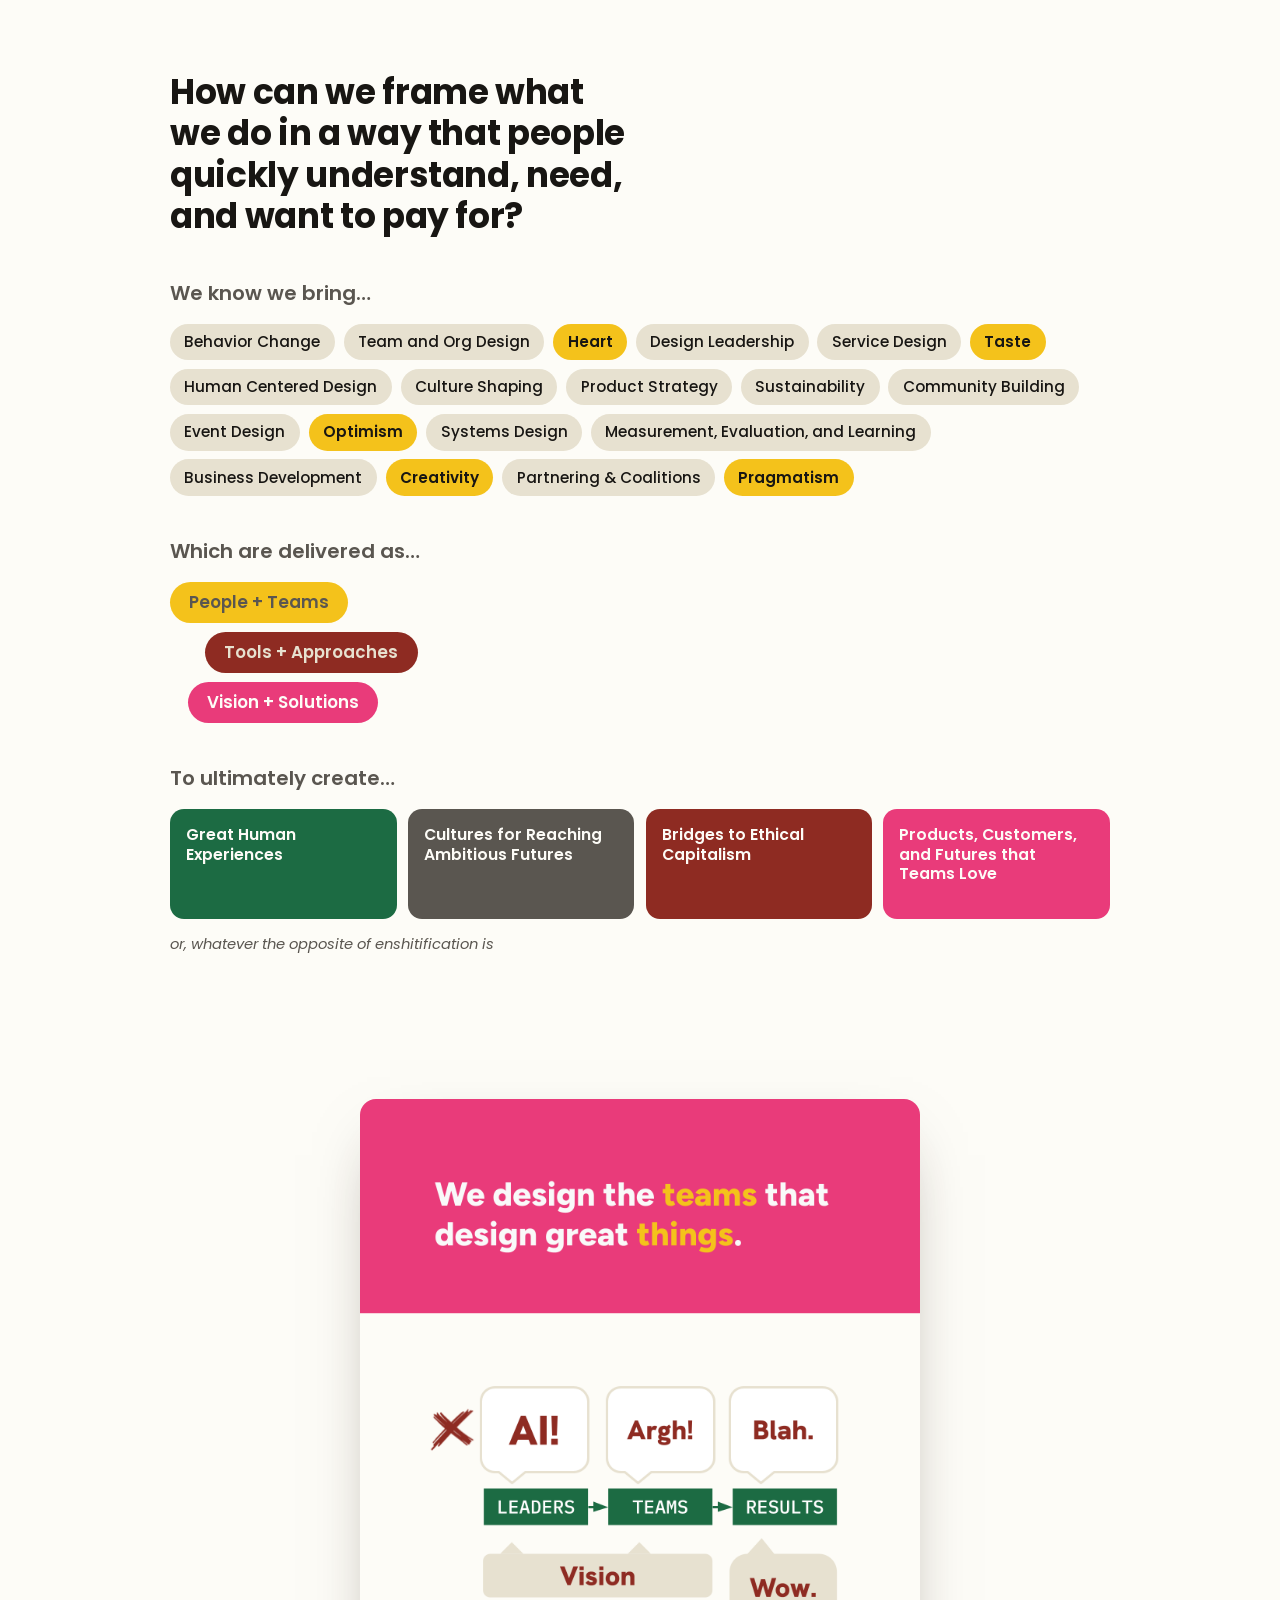
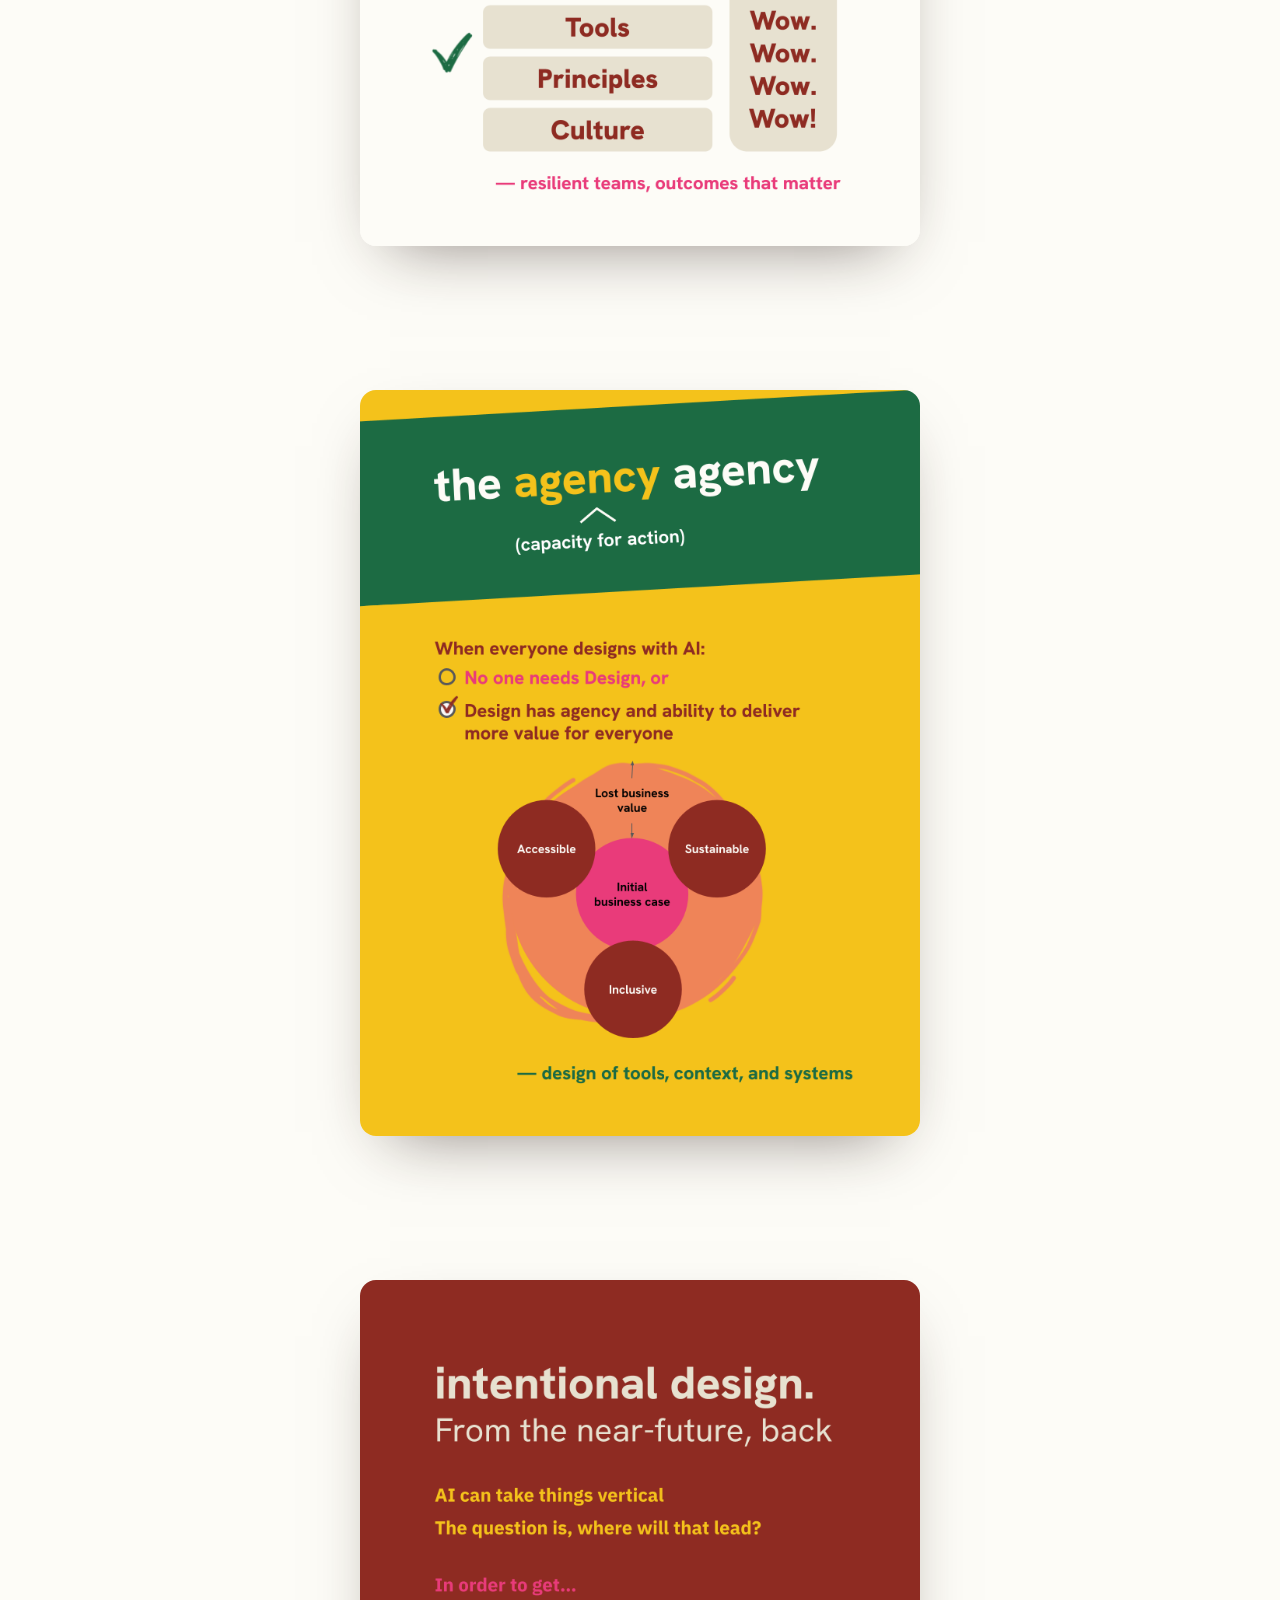
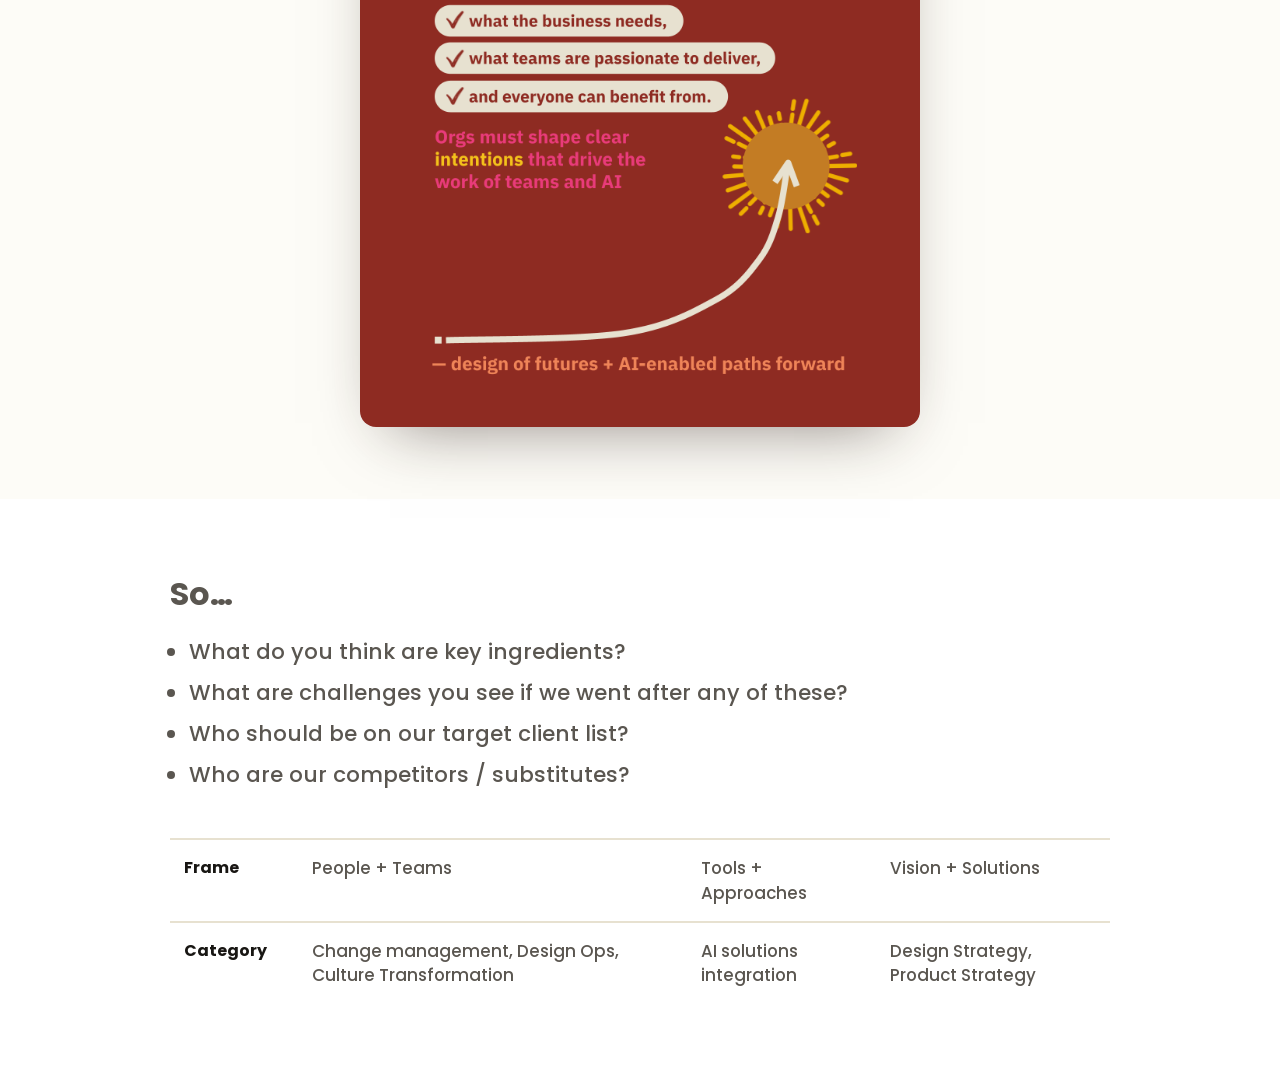
==== index.html @ 360c30bd "Provoke concepts one-page site" ====
<!DOCTYPE html>
<html lang="en">
<head>
  <meta charset="UTF-8" />
  <meta name="viewport" content="width=device-width, initial-scale=1.0" />
  <title>Provoke — concepts</title>
  <meta name="description" content="Provoke concepts — a working set of ideas for what the consultancy could be, shared for advisor feedback." />

  <link rel="preconnect" href="https://fonts.googleapis.com" />
  <link rel="preconnect" href="https://fonts.gstatic.com" crossorigin />
  <link href="https://fonts.googleapis.com/css2?family=Poppins:wght@400;500;600;700;800&display=swap" rel="stylesheet" />

  <style>
    :root {
      /* Palette taken directly from the deck */
      --cream:   #FDFCF7;
      --sand:    #E7E1D0;
      --sand-2:  #F4F3EE;
      --gold:    #F4C21B;
      --maroon:  #8E2B22;
      --pink:    #E93B7A;
      --green:   #1C6B43;
      --peach:   #EF8458;
      --gray:    #5A5650;
      --ink:     #181613;

      --col: 940px;
      --pad: clamp(1.25rem, 5vw, 3.5rem);
      --font: 'Poppins', system-ui, -apple-system, 'Segoe UI', sans-serif;
    }

    * { box-sizing: border-box; }
    html { -webkit-text-size-adjust: 100%; }
    body {
      margin: 0;
      font-family: var(--font);
      color: var(--ink);
      background: var(--cream);
      line-height: 1.45;
      -webkit-font-smoothing: antialiased;
      overflow-x: hidden;
    }

    /* Each slide = one full-width panel; content held in a portrait-ish column */
    .slide { width: 100%; padding: clamp(3rem, 8vh, 6rem) var(--pad); }
    .col { max-width: var(--col); margin: 0 auto; }
    .band { width: 100%; padding: clamp(2.2rem, 6vh, 4rem) var(--pad); }

    .eyebrow { font-size: .8rem; font-weight: 600; color: var(--gray); margin: 0 0 .6rem; }

    /* gentle, content-neutral reveal */
    [data-reveal] { opacity: 0; transform: translateY(18px); transition: opacity .6s ease, transform .6s ease; }
    [data-reveal].in { opacity: 1; transform: none; }
    @media (prefers-reduced-motion: reduce) { [data-reveal] { opacity: 1; transform: none; transition: none; } }

    /* ============================================================
       SLIDE 1
    ============================================================ */
    #s1 { background: var(--cream); }
    #s1 .q {
      font-weight: 700; letter-spacing: -.01em;
      font-size: clamp(1.4rem, 3.6vw, 2.15rem); line-height: 1.2;
      max-width: 20ch; color: var(--ink); margin: 0 0 2.4rem;
    }
    .group-label { font-weight: 600; font-size: clamp(1rem, 2.4vw, 1.25rem); color: var(--gray); margin: 2.6rem 0 1rem; }
    #s1 .group-label:first-of-type { margin-top: 0; }

    .cloud { display: flex; flex-wrap: wrap; gap: .55rem; }
    .pill {
      padding: .45rem .9rem; border-radius: 999px;
      font-size: clamp(.82rem, 1.7vw, .95rem); font-weight: 500;
      background: var(--sand); color: var(--ink);
    }
    .pill.val { background: var(--gold); color: var(--ink); font-weight: 600; }

    /* delivered as — three cascading colored pills */
    .cascade { display: flex; flex-direction: column; gap: .6rem; align-items: flex-start; }
    .bar {
      padding: .5rem 1.2rem; border-radius: 999px; font-weight: 600;
      font-size: clamp(.9rem, 2vw, 1.05rem);
    }
    .bar.b1 { background: var(--gold);   color: var(--gray);  }
    .bar.b2 { background: var(--maroon); color: var(--sand);  }
    .bar.b3 { background: var(--pink);   color: var(--cream); }
    @media (min-width: 680px) {
      .cascade .b1 { margin-left: 0; }
      .cascade .b2 { margin-left: 2.2rem; }
      .cascade .b3 { margin-left: 1.1rem; }
    }

    /* to ultimately create — four colored blocks */
    .create-grid { display: grid; grid-template-columns: repeat(4, 1fr); gap: .7rem; }
    .block {
      color: var(--cream); border-radius: 14px; padding: 1rem;
      font-weight: 600; font-size: clamp(.85rem, 1.7vw, .98rem); line-height: 1.25;
      min-height: 110px; display: flex; align-items: flex-start;
    }
    .block.c1 { background: var(--green);  }
    .block.c2 { background: var(--gray);   }
    .block.c3 { background: var(--maroon); }
    .block.c4 { background: var(--pink);   }
    .enshit { margin: .9rem 0 0; font-style: italic; font-size: .92rem; color: var(--gray); }
    @media (max-width: 620px) { .create-grid { grid-template-columns: repeat(2, 1fr); } }

    /* ============================================================
       SLIDE 2  (pink header band + cream body)
    ============================================================ */
    /* slides 2–4 use the deck's own rendered slide images, scaled responsively */
    #s2, #s3, #s4 { background: var(--cream); display: flex; justify-content: center; }
    .deckimg {
      width: 100%; max-width: 560px; height: auto; display: block;
      border-radius: 16px; box-shadow: 0 26px 64px -30px rgba(40,25,20,.55);
    }
    #s2-legacy { background: var(--cream); padding: 0; }
    #s2 .header { background: var(--pink); }
    #s2 h2 {
      margin: 0; max-width: 16ch; color: var(--cream);
      font-weight: 800; letter-spacing: -.02em; line-height: 1.05;
      font-size: clamp(1.9rem, 6vw, 3.3rem);
    }
    #s2 h2 .g { color: var(--gold); }
    #s2 .body { padding: clamp(3rem, 8vh, 5rem) var(--pad); }

    .s2diagram { display: grid; grid-template-columns: auto 1fr 1fr 1fr; gap: 1rem; align-items: start; }
    .mkimg { width: clamp(40px, 6vw, 58px); height: auto; justify-self: center; align-self: start; margin-top: .4rem; }
    .bubble {
      position: relative; background: #fff; color: var(--maroon);
      border-radius: 14px; padding: 1rem .6rem; text-align: center;
      font-weight: 800; font-size: clamp(1.1rem, 3vw, 1.6rem);
      box-shadow: 0 10px 22px -14px rgba(40,25,20,.5);
    }
    .bubble::after {
      content:''; position:absolute; left:50%; bottom:-8px; transform:translateX(-50%);
      border:8px solid transparent; border-top-color:#fff; border-bottom:0;
    }
    .steplabel {
      position: relative;
      background: var(--green); color: var(--cream); font-weight: 700;
      text-align: center; padding: .5rem; border-radius: 8px; letter-spacing: .06em;
      font-size: clamp(.8rem, 2vw, 1rem);
    }
    /* green connector arrow bridging the 1rem gap between labels, pointing right */
    .garrow {
      position: absolute; left: 100%; top: 50%; transform: translateY(-50%);
      width: 10px; height: 3px; background: var(--green);
    }
    .garrow::after {
      content: ''; position: absolute; left: 100%; top: 50%; transform: translateY(-50%);
      width: 0; height: 0; border: 6px solid transparent; border-left-color: var(--green); border-right: 0;
    }
    .lane { display: grid; gap: .55rem; align-content: start; }
    .stackpills { display: grid; gap: .45rem; }
    .stackpills .p {
      background: var(--sand); color: var(--maroon); font-weight: 700;
      text-align: center; padding: .55rem; border-radius: 9px;
      font-size: clamp(.85rem, 2vw, 1rem);
    }
    .inputs { position: relative; grid-column: 2 / 4; display: flex; gap: .9rem; align-items: center; }
    .inputs .stackpills { flex: 1; }
    /* sand speech-balloon tails from the Vision block up to LEADERS and TEAMS,
       matching the AI!/Argh! triangle size & horizontal centers */
    .inputs::before, .inputs::after {
      content: ''; position: absolute; top: -8px;
      border: 8px solid transparent; border-bottom-color: var(--sand); border-top: 0;
    }
    .inputs::before { left: 25%; transform: translateX(-50%); }
    .inputs::after  { left: 75%; transform: translateX(-50%); }
    .wows {
      grid-column: 4; align-self: stretch;
      background: var(--sand); color: var(--maroon); border-radius: 12px;
      padding: 1rem; font-weight: 800; text-align: center; line-height: 1.3;
      font-size: clamp(1rem, 2.4vw, 1.3rem); display: grid; place-content: center;
    }
    .foot { font-style: italic; font-weight: 500; margin: 1.6rem 0 0; }
    #s2 .foot { color: var(--pink); }

    @media (max-width: 720px) {
      .s2diagram { grid-template-columns: 1fr; }
      .inputs, .wows { grid-column: auto; }
      .mkimg { justify-self: start; }
      .garrow, .inputs::before, .inputs::after { display: none; }
    }

    /* ============================================================
       SLIDE 3  (green header band + gold body)
    ============================================================ */
    #s3-legacy { padding: 0; background: var(--gold); }
    #s3 .header { background: var(--green); text-align: center; }
    #s3 h2 { margin: 0; color: var(--cream); font-weight: 800; font-size: clamp(2rem, 6.5vw, 3.4rem); letter-spacing: -.01em; }
    #s3 h2 .g { color: var(--gold); }
    #s3 .cap { color: var(--cream); margin: .3rem 0 0; font-weight: 600; }
    #s3 .caret { color: var(--cream); font-size: 1.4rem; line-height: 1; margin-top: .4rem; }
    #s3 .body { padding: clamp(3rem, 8vh, 5rem) var(--pad); color: var(--maroon); }
    #s3 .when { font-weight: 700; font-size: clamp(1.05rem, 2.6vw, 1.35rem); margin: 0 0 1.2rem; }
    .choice { display: flex; gap: .7rem; align-items: baseline; font-weight: 700; font-size: clamp(1rem, 2.4vw, 1.25rem); margin: .5rem 0; }
    .choice .mk { flex: none; width: 1.4em; }
    .choice.no  { color: var(--pink); }
    .choice.yes { color: var(--maroon); }

    /* circles diagram */
    .venn { position: relative; max-width: 460px; margin: 2.6rem auto 1.4rem; aspect-ratio: 1 / 1; }
    .venn .halo {
      position: absolute; inset: 6% 4%; border-radius: 50%;
      border: 6px solid var(--peach); opacity: .85;
    }
    .venn .c {
      position: absolute; border-radius: 50%; display: grid; place-items: center;
      text-align: center; color: var(--cream); font-weight: 700; padding: .4rem;
      font-size: clamp(.7rem, 2vw, .92rem); line-height: 1.15;
    }
    .venn .center { width: 34%; height: 34%; left: 33%; top: 33%; background: var(--pink); color: #fff; }
    .venn .accessible  { width: 30%; height: 30%; left: 8%;  top: 30%; background: var(--maroon); }
    .venn .sustainable { width: 30%; height: 30%; right: 8%; top: 30%; background: var(--maroon); }
    .venn .inclusive   { width: 30%; height: 30%; left: 35%; bottom: 4%; background: var(--maroon); }
    .venn .lost {
      position: absolute; left: 50%; top: -6%; transform: translateX(-50%);
      color: var(--ink); font-weight: 700; font-size: clamp(.72rem, 1.9vw, .9rem);
      text-align: center; line-height: 1.1;
    }
    .venn .lost::after { content: '↕'; display:block; }
    #s3 .foot { color: var(--green); font-weight: 700; text-align: center; }

    /* ============================================================
       SLIDE 4  (solid maroon)
    ============================================================ */
    #s4-legacy { background: var(--maroon); color: var(--sand); }
    #s4 h2 { margin: 0; color: var(--sand); font-weight: 800; font-size: clamp(2rem, 6.5vw, 3.4rem); letter-spacing: -.01em; }
    #s4 h2 .sub { display: block; font-weight: 500; font-size: clamp(1.1rem, 3vw, 1.7rem); color: var(--sand); opacity: .95; margin-top: .2rem; }
    #s4 .vert { color: var(--gold); font-weight: 700; font-size: clamp(1.1rem, 2.8vw, 1.5rem); margin: 1.8rem 0 0; max-width: 26ch; }
    .intent-grid { display: grid; grid-template-columns: 1.1fr .9fr; gap: clamp(1.4rem, 4vw, 3rem); align-items: center; margin-top: 2.2rem; }
    .inlbl { color: var(--pink); font-weight: 700; margin: 0 0 1rem; font-size: clamp(1rem, 2.4vw, 1.2rem); }
    .checks { display: grid; gap: .7rem; }
    .cpill {
      background: var(--sand); color: var(--maroon); border-radius: 999px;
      padding: .7rem 1.2rem; font-weight: 600; display: flex; gap: .6rem; align-items: center;
      font-size: clamp(.9rem, 2vw, 1.05rem);
    }
    .cpill .ck { color: var(--green); font-weight: 900; }
    .orgs { margin: 1.4rem 0 0; font-weight: 700; color: var(--pink); font-size: clamp(1rem, 2.2vw, 1.15rem); max-width: 26ch; }
    .orgs .g { color: var(--gold); }
    .sun { position: relative; display: grid; place-items: center; min-height: 220px; }
    .sun img { width: min(70%, 240px); }
    .sun .up { position: absolute; font-size: 2.2rem; color: var(--sand); font-weight: 900; }
    #s4 .foot { color: var(--peach); font-weight: 600; margin-top: 2rem; }
    @media (max-width: 720px) { .intent-grid { grid-template-columns: 1fr; } .sun { order: -1; } }

    /* ============================================================
       SLIDE 5  (white, discussion + table)
    ============================================================ */
    #s5 { background: #fff; color: var(--gray); }
    #s5 .so { font-weight: 700; font-size: clamp(1.4rem, 3.4vw, 2rem); color: var(--gray); margin: 0 0 1.2rem; }
    #s5 ul { margin: 0; padding-left: 1.2rem; display: grid; gap: .6rem; }
    #s5 li { font-size: clamp(1rem, 2.4vw, 1.35rem); font-weight: 500; color: var(--gray); }

    .ftable { width: 100%; border-collapse: collapse; margin-top: 3rem; }
    .ftable th, .ftable td { text-align: left; padding: 1rem .9rem; vertical-align: top; border-top: 2px solid var(--sand); }
    .ftable .rowlabel { color: var(--ink); font-weight: 700; width: 8rem; white-space: nowrap; }
    .ftable td { color: var(--gray); font-weight: 500; font-size: clamp(.9rem, 1.9vw, 1.05rem); }
    @media (max-width: 640px) {
      .ftable, .ftable tbody, .ftable tr, .ftable td, .ftable th { display: block; width: 100%; }
      .ftable tr { border-top: 2px solid var(--sand); padding: .6rem 0; }
      .ftable th, .ftable td { border: 0; padding: .3rem 0; }
      .ftable .rowlabel { color: var(--maroon); }
    }
  </style>
</head>
<body>

  <!-- ================= SLIDE 1 ================= -->
  <section class="slide" id="s1">
    <div class="col">
      <p class="q" data-reveal>How can we frame what we do in a way that people quickly understand, need, and want to pay for?</p>

      <p class="group-label" data-reveal>We know we bring&hellip;</p>
      <div class="cloud" data-reveal>
        <span class="pill">Behavior Change</span>
        <span class="pill">Team and Org Design</span>
        <span class="pill val">Heart</span>
        <span class="pill">Design Leadership</span>
        <span class="pill">Service Design</span>
        <span class="pill val">Taste</span>
        <span class="pill">Human Centered Design</span>
        <span class="pill">Culture Shaping</span>
        <span class="pill">Product Strategy</span>
        <span class="pill">Sustainability</span>
        <span class="pill">Community Building</span>
        <span class="pill">Event Design</span>
        <span class="pill val">Optimism</span>
        <span class="pill">Systems Design</span>
        <span class="pill">Measurement, Evaluation, and Learning</span>
        <span class="pill">Business Development</span>
        <span class="pill val">Creativity</span>
        <span class="pill">Partnering &amp; Coalitions</span>
        <span class="pill val">Pragmatism</span>
      </div>

      <p class="group-label" data-reveal>Which are delivered as&hellip;</p>
      <div class="cascade" data-reveal>
        <span class="bar b1">People + Teams</span>
        <span class="bar b2">Tools + Approaches</span>
        <span class="bar b3">Vision + Solutions</span>
      </div>

      <p class="group-label" data-reveal>To ultimately create&hellip;</p>
      <div class="create-grid" data-reveal>
        <div class="block c1">Great Human Experiences</div>
        <div class="block c2">Cultures for Reaching Ambitious Futures</div>
        <div class="block c3">Bridges to Ethical Capitalism</div>
        <div class="block c4">Products, Customers, and Futures that Teams Love</div>
      </div>
      <p class="enshit" data-reveal>or, whatever the opposite of enshitification is</p>
    </div>
  </section>

  <!-- ================= SLIDE 2 ================= -->
  <section class="slide" id="s2">
    <img class="deckimg" src="assets/slide2.png"
      alt="We design the teams that design great things. LEADERS to TEAMS to RESULTS: AI!, Argh!, Blah. become Vision, Tools, Principles, Culture and Wow. Wow. Wow. Wow. Wow! — resilient teams, outcomes that matter." />
  </section>

  <!-- ================= SLIDE 3 ================= -->
  <section class="slide" id="s3">
    <img class="deckimg" src="assets/slide3.png"
      alt="the agency agency (capacity for action). When everyone designs with AI: No one needs Design, or Design has agency and ability to deliver more value for everyone. Accessible, Sustainable, Inclusive around Initial business case; Lost business value. — design of tools, context, and systems." />
  </section>

  <!-- ================= SLIDE 4 ================= -->
  <section class="slide" id="s4">
    <img class="deckimg" src="assets/slide4.png"
      alt="intentional design. From the near-future, back. AI can take things vertical — the question is, where will that lead? In order to get… what the business needs, what teams are passionate to deliver, and everyone can benefit from. Orgs must shape clear intentions that drive the work of teams and AI. — design of futures + AI-enabled paths forward." />
  </section>

  <!-- ================= SLIDE 5 ================= -->
  <section class="slide" id="s5">
    <div class="col">
      <p class="so" data-reveal>So&hellip;</p>
      <ul data-reveal>
        <li>What do you think are key ingredients?</li>
        <li>What are challenges you see if we went after any of these?</li>
        <li>Who should be on our target client list?</li>
        <li>Who are our competitors / substitutes?</li>
      </ul>

      <table class="ftable" data-reveal>
        <tbody>
          <tr>
            <th class="rowlabel">Frame</th>
            <td>People + Teams</td>
            <td>Tools + Approaches</td>
            <td>Vision + Solutions</td>
          </tr>
          <tr>
            <th class="rowlabel">Category</th>
            <td>Change management, Design Ops, Culture Transformation</td>
            <td>AI solutions integration</td>
            <td>Design Strategy, Product Strategy</td>
          </tr>
        </tbody>
      </table>
    </div>
  </section>

  <script>
    var io = new IntersectionObserver(function(entries){
      entries.forEach(function(e){ if(e.isIntersecting){ e.target.classList.add('in'); io.unobserve(e.target); } });
    }, { threshold: 0.1, rootMargin: '0px 0px -6% 0px' });
    document.querySelectorAll('[data-reveal]').forEach(function(el){ io.observe(el); });
  </script>
</body>
</html>
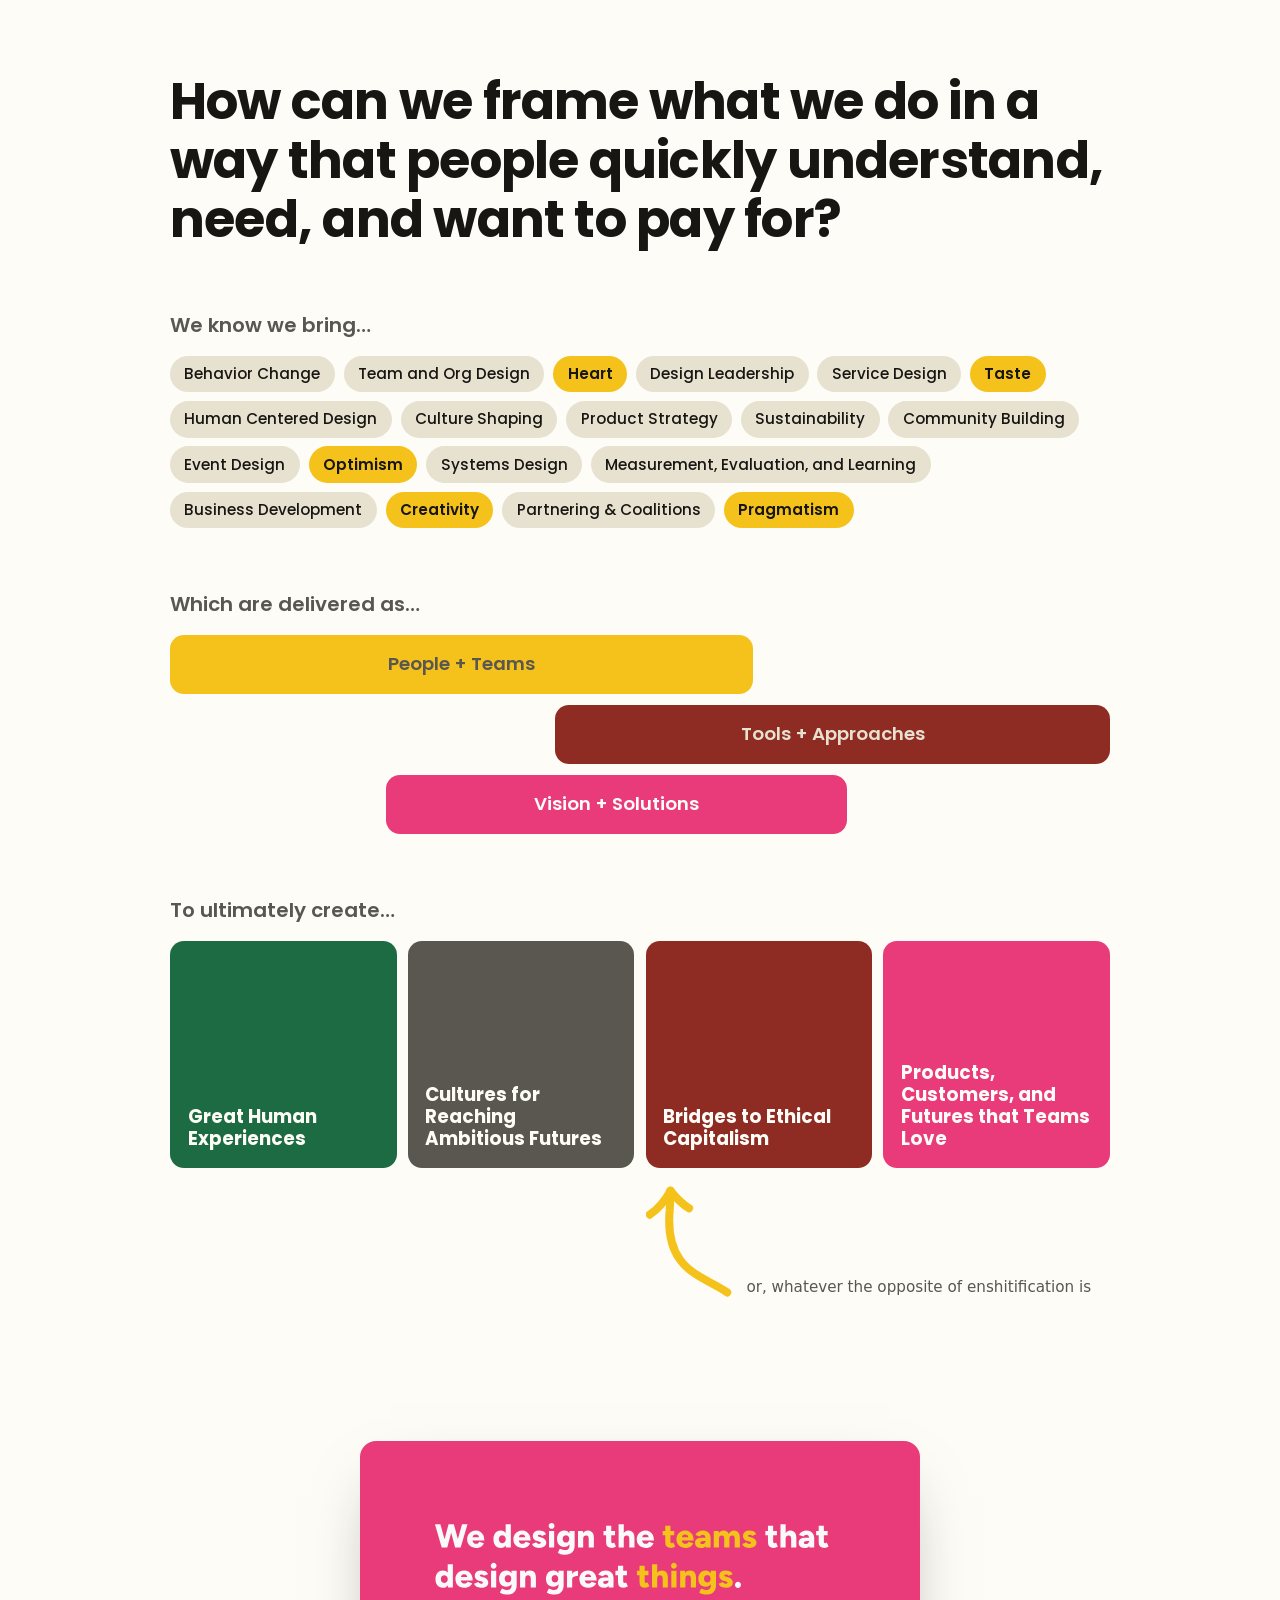
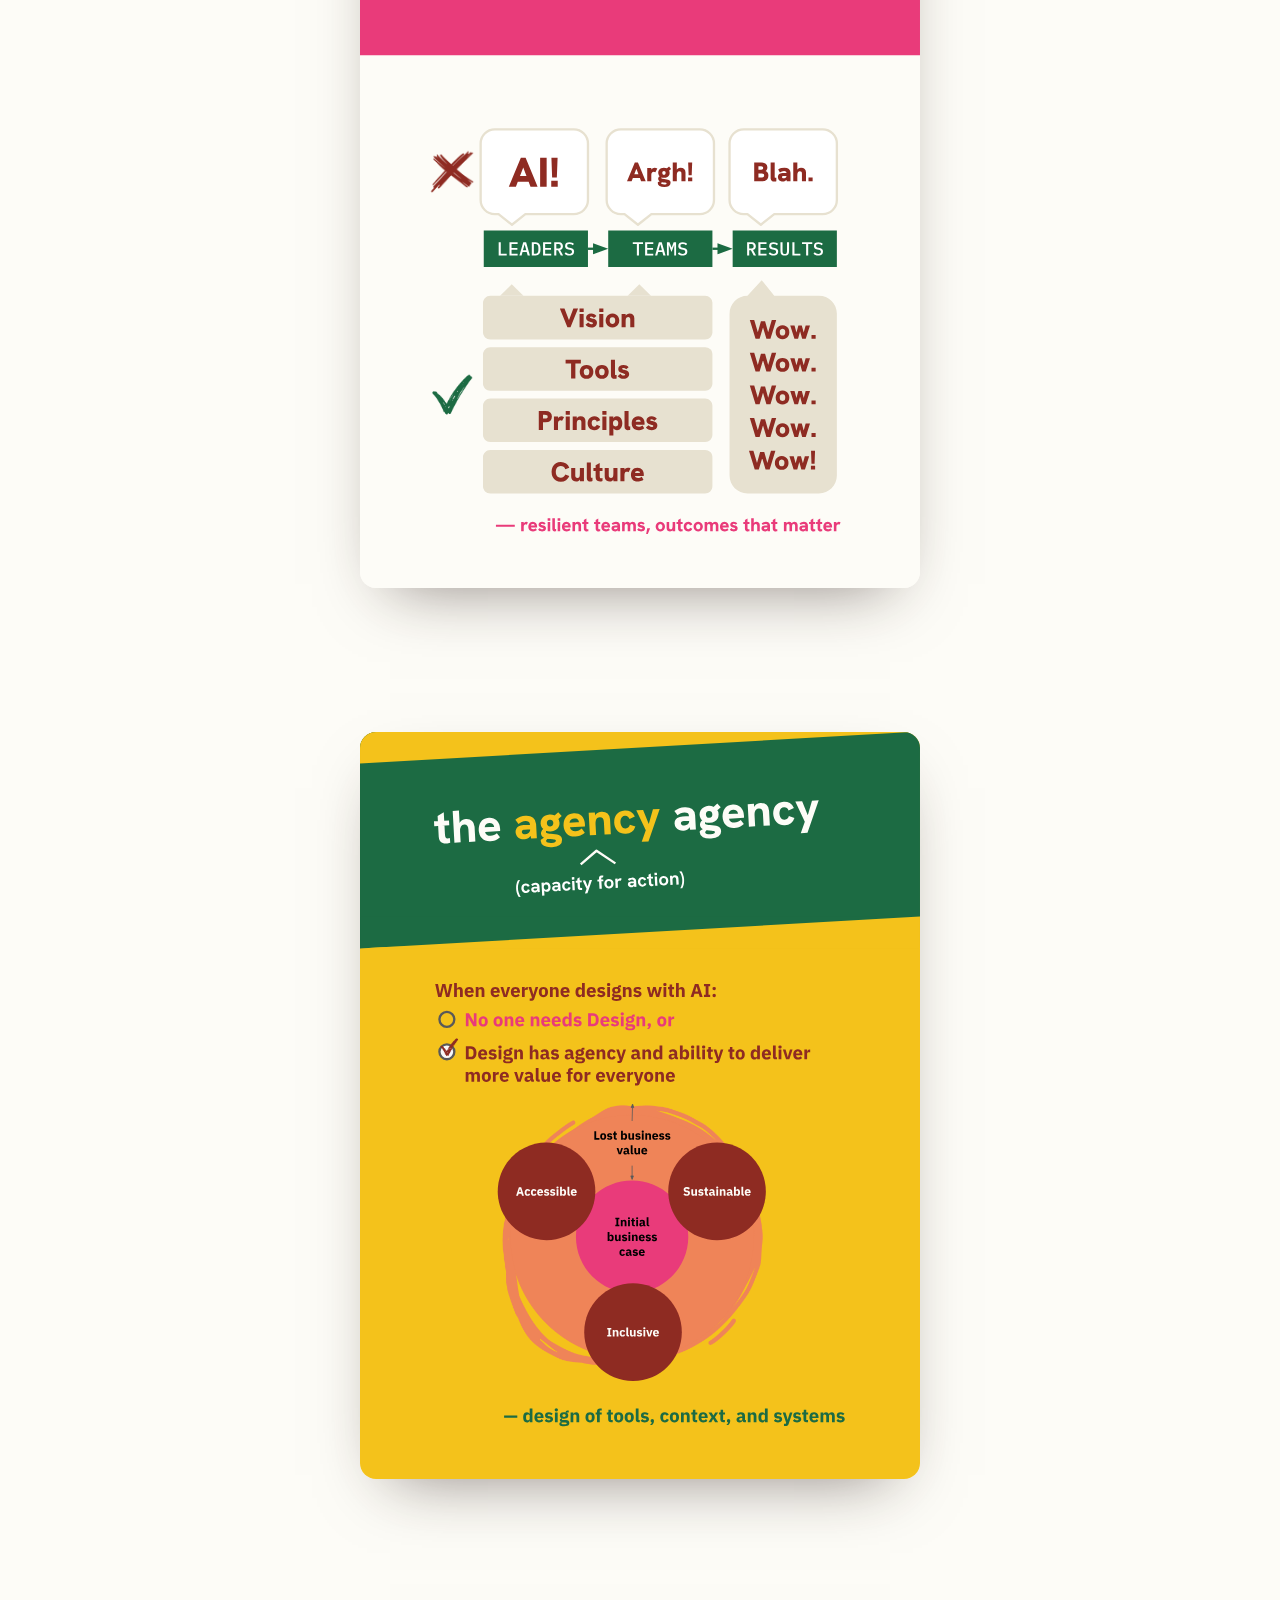
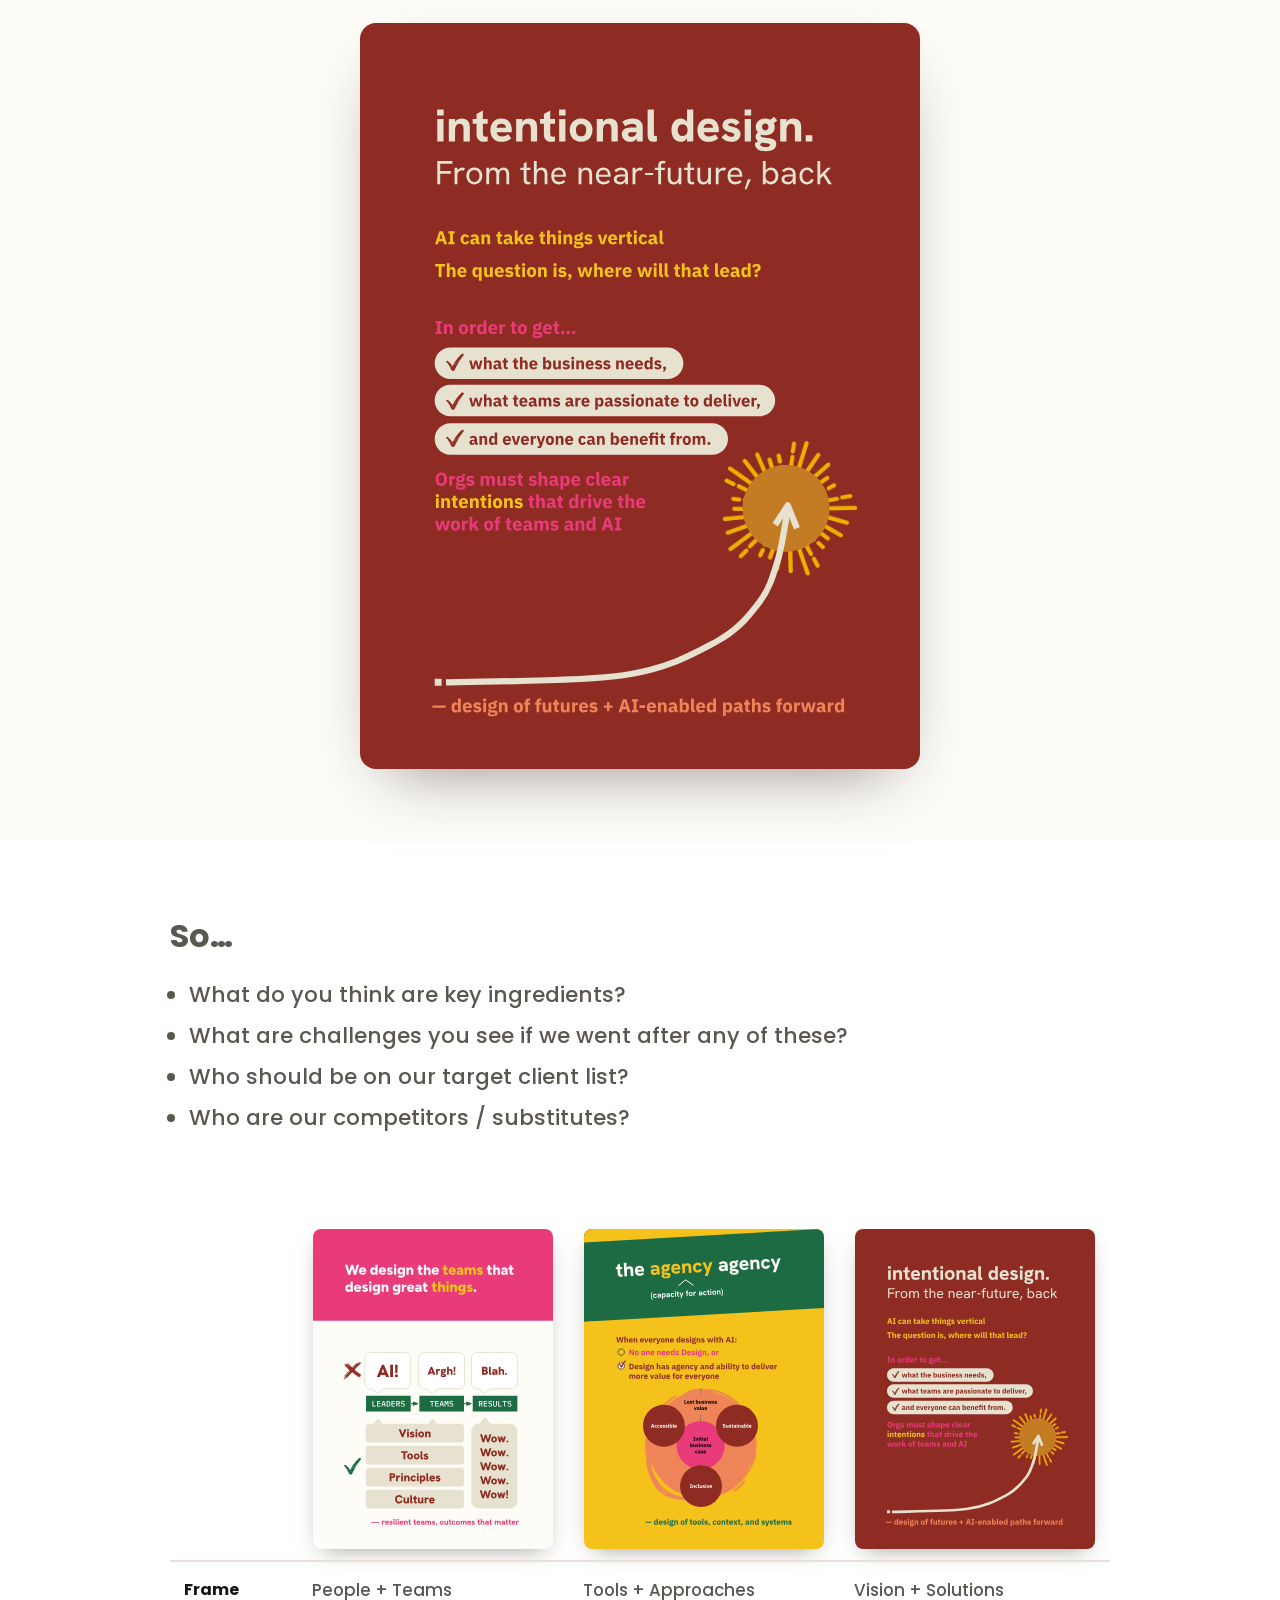
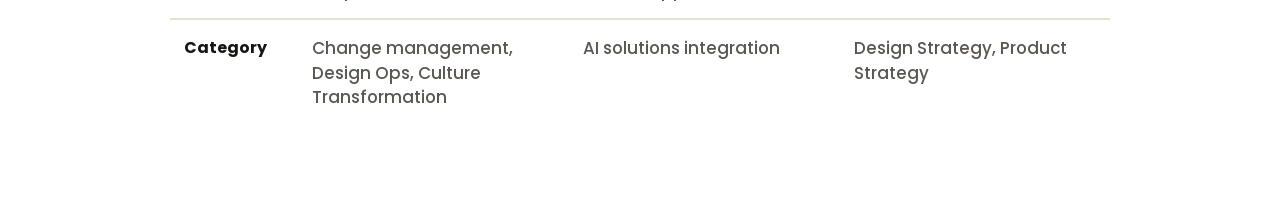
==== commit 85cc99ab: "Rework slide 1 layout, deck-image slides, zoom lightbox, and slide-5 table - Enlarge hero question; " ====
--- a/index.html
+++ b/index.html
@@ -58,11 +58,11 @@
     ============================================================ */
     #s1 { background: var(--cream); }
     #s1 .q {
-      font-weight: 700; letter-spacing: -.01em;
-      font-size: clamp(1.4rem, 3.6vw, 2.15rem); line-height: 1.2;
-      max-width: 20ch; color: var(--ink); margin: 0 0 2.4rem;
-    }
-    .group-label { font-weight: 600; font-size: clamp(1rem, 2.4vw, 1.25rem); color: var(--gray); margin: 2.6rem 0 1rem; }
+      font-weight: 700; letter-spacing: -.015em;
+      font-size: clamp(2.1rem, 5.4vw, 3.2rem); line-height: 1.15;
+      color: var(--ink); margin: 0 0 2.4rem;
+    }
+    .group-label { font-weight: 600; font-size: clamp(1rem, 2.4vw, 1.25rem); color: var(--gray); margin: 3.9rem 0 1rem; }
     #s1 .group-label:first-of-type { margin-top: 0; }
 
     .cloud { display: flex; flex-wrap: wrap; gap: .55rem; }
@@ -74,33 +74,47 @@
     .pill.val { background: var(--gold); color: var(--ink); font-weight: 600; }
 
     /* delivered as — three cascading colored pills */
-    .cascade { display: flex; flex-direction: column; gap: .6rem; align-items: flex-start; }
+    .cascade { display: flex; flex-direction: column; gap: .7rem; align-items: flex-start; }
     .bar {
-      padding: .5rem 1.2rem; border-radius: 999px; font-weight: 600;
-      font-size: clamp(.9rem, 2vw, 1.05rem);
-    }
-    .bar.b1 { background: var(--gold);   color: var(--gray);  }
-    .bar.b2 { background: var(--maroon); color: var(--sand);  }
-    .bar.b3 { background: var(--pink);   color: var(--cream); }
-    @media (min-width: 680px) {
-      .cascade .b1 { margin-left: 0; }
-      .cascade .b2 { margin-left: 2.2rem; }
-      .cascade .b3 { margin-left: 1.1rem; }
-    }
-
-    /* to ultimately create — four colored blocks */
-    .create-grid { display: grid; grid-template-columns: repeat(4, 1fr); gap: .7rem; }
+      padding: 1rem 1.4rem; border-radius: 14px; font-weight: 600;
+      text-align: center; font-size: clamp(.95rem, 2.2vw, 1.15rem);
+    }
+    /* radiused rectangles that stretch across the page and stagger; widths in %
+       so they scale down in proportion to the page width */
+    .bar.b1 { width: 62%; margin-left: 0;   background: var(--gold);   color: var(--gray);  }
+    .bar.b2 { width: 59%; margin-left: 41%; background: var(--maroon); color: var(--sand);  }
+    .bar.b3 { width: 49%; margin-left: 23%; background: var(--pink);   color: var(--cream); }
+    /* on phones the stagger gets too tight for the text — widen the bars and
+       ease the offsets so the labels always fit while keeping the cascade */
+    @media (max-width: 640px) {
+      .bar { padding: .85rem 1rem; }
+      .bar.b1 { width: 82%; margin-left: 0;   }
+      .bar.b2 { width: 80%; margin-left: 20%; }
+      .bar.b3 { width: 72%; margin-left: 12%; }
+    }
+
+    /* to ultimately create — four square blocks, text anchored bottom-left */
+    .create { display: grid; grid-template-columns: repeat(4, 1fr); gap: .7rem; }
     .block {
-      color: var(--cream); border-radius: 14px; padding: 1rem;
-      font-weight: 600; font-size: clamp(.85rem, 1.7vw, .98rem); line-height: 1.25;
-      min-height: 110px; display: flex; align-items: flex-start;
+      aspect-ratio: 1 / 1;
+      color: var(--cream); border-radius: 14px; padding: 1.1rem;
+      font-weight: 700; font-size: clamp(.95rem, 1.9vw, 1.15rem); line-height: 1.2;
+      display: flex; flex-direction: column; justify-content: flex-end; align-items: flex-start;
+      text-align: left;
     }
     .block.c1 { background: var(--green);  }
     .block.c2 { background: var(--gray);   }
     .block.c3 { background: var(--maroon); }
     .block.c4 { background: var(--pink);   }
-    .enshit { margin: .9rem 0 0; font-style: italic; font-size: .92rem; color: var(--gray); }
-    @media (max-width: 620px) { .create-grid { grid-template-columns: repeat(2, 1fr); } }
+    /* yellow arrow (scales) sits under the "Bridges…" box pointing up at it,
+       with the note to its right; both are pinned to that column at any width */
+    .arrowrow { grid-column: 3 / 5; grid-row: 2; display: flex; align-items: flex-end; gap: .7rem; }
+    .carrow { width: clamp(56px, 7vw, 92px); height: auto; flex: none; }
+    .enshit { margin: 0; line-height: 1.25; font-size: clamp(.85rem, 1.6vw, .95rem); color: var(--gray); }
+    @media (max-width: 620px) {
+      .create { grid-template-columns: repeat(2, 1fr); }
+      .arrowrow { grid-column: 1 / 3; grid-row: 3; }
+    }
 
     /* ============================================================
        SLIDE 2  (pink header band + cream body)
@@ -110,7 +124,32 @@
     .deckimg {
       width: 100%; max-width: 560px; height: auto; display: block;
       border-radius: 16px; box-shadow: 0 26px 64px -30px rgba(40,25,20,.55);
-    }
+      cursor: zoom-in;
+    }
+
+    /* click-to-zoom lightbox: image spans 90% of the browser width (≈5% each side),
+       scrolls vertically, with a fixed close button always visible top-right */
+    .lightbox {
+      position: fixed; inset: 0; z-index: 1000; display: none;
+      overflow-y: auto; overflow-x: hidden;
+      background: rgba(24, 22, 19, .85);
+      -webkit-overflow-scrolling: touch;
+    }
+    .lightbox.open { display: block; }
+    .lightbox__img {
+      display: block; width: 90%; height: auto; margin: 4vh auto;
+      border-radius: 10px; box-shadow: 0 30px 80px -30px rgba(0,0,0,.7);
+      cursor: default;
+    }
+    .lightbox__close {
+      position: fixed; top: 18px; right: 22px; z-index: 1001;
+      width: 48px; height: 48px; border-radius: 50%; border: 0; cursor: pointer;
+      background: rgba(0,0,0,.55); color: #fff; font-size: 30px; line-height: 1;
+      display: grid; place-items: center; padding: 0;
+      transition: background .15s ease;
+    }
+    .lightbox__close:hover { background: rgba(0,0,0,.85); }
+    body.lb-open { overflow: hidden; }
     #s2-legacy { background: var(--cream); padding: 0; }
     #s2 .header { background: var(--pink); }
     #s2 h2 {
@@ -252,16 +291,19 @@
     #s5 ul { margin: 0; padding-left: 1.2rem; display: grid; gap: .6rem; }
     #s5 li { font-size: clamp(1rem, 2.4vw, 1.35rem); font-weight: 500; color: var(--gray); }
 
-    .ftable { width: 100%; border-collapse: collapse; margin-top: 3rem; }
+    /* narrow screens: scroll the whole table sideways instead of collapsing it */
+    .ftable-wrap { margin-top: 6rem; overflow-x: auto; -webkit-overflow-scrolling: touch; }
+    .ftable { width: 100%; border-collapse: collapse; table-layout: fixed; min-width: 600px; }
+    .ftable .col-label { width: 8rem; }
     .ftable th, .ftable td { text-align: left; padding: 1rem .9rem; vertical-align: top; border-top: 2px solid var(--sand); }
+    /* miniature slide previews above the three frame columns (reuse the loaded SVGs) */
+    .thumbrow td { border-top: 0; padding: 0 .9rem .7rem; text-align: center; vertical-align: bottom; }
+    .minithumb {
+      display: block; width: 100%; max-width: 240px; height: auto; margin: 0 auto;
+      border-radius: 8px; box-shadow: 0 8px 22px -10px rgba(40,25,20,.5); cursor: zoom-in;
+    }
     .ftable .rowlabel { color: var(--ink); font-weight: 700; width: 8rem; white-space: nowrap; }
     .ftable td { color: var(--gray); font-weight: 500; font-size: clamp(.9rem, 1.9vw, 1.05rem); }
-    @media (max-width: 640px) {
-      .ftable, .ftable tbody, .ftable tr, .ftable td, .ftable th { display: block; width: 100%; }
-      .ftable tr { border-top: 2px solid var(--sand); padding: .6rem 0; }
-      .ftable th, .ftable td { border: 0; padding: .3rem 0; }
-      .ftable .rowlabel { color: var(--maroon); }
-    }
   </style>
 </head>
 <body>
@@ -302,31 +344,34 @@
       </div>
 
       <p class="group-label" data-reveal>To ultimately create&hellip;</p>
-      <div class="create-grid" data-reveal>
+      <div class="create" data-reveal>
         <div class="block c1">Great Human Experiences</div>
         <div class="block c2">Cultures for Reaching Ambitious Futures</div>
         <div class="block c3">Bridges to Ethical Capitalism</div>
         <div class="block c4">Products, Customers, and Futures that Teams Love</div>
+        <div class="arrowrow">
+          <img class="carrow" src="assets/arrow.svg" alt="" />
+          <p class="enshit">or, whatever the opposite of enshitification is</p>
+        </div>
       </div>
-      <p class="enshit" data-reveal>or, whatever the opposite of enshitification is</p>
     </div>
   </section>
 
   <!-- ================= SLIDE 2 ================= -->
   <section class="slide" id="s2">
-    <img class="deckimg" src="assets/slide2.png"
+    <img class="deckimg" src="assets/slide2.svg"
       alt="We design the teams that design great things. LEADERS to TEAMS to RESULTS: AI!, Argh!, Blah. become Vision, Tools, Principles, Culture and Wow. Wow. Wow. Wow. Wow! — resilient teams, outcomes that matter." />
   </section>
 
   <!-- ================= SLIDE 3 ================= -->
   <section class="slide" id="s3">
-    <img class="deckimg" src="assets/slide3.png"
+    <img class="deckimg" src="assets/slide3.svg"
       alt="the agency agency (capacity for action). When everyone designs with AI: No one needs Design, or Design has agency and ability to deliver more value for everyone. Accessible, Sustainable, Inclusive around Initial business case; Lost business value. — design of tools, context, and systems." />
   </section>
 
   <!-- ================= SLIDE 4 ================= -->
   <section class="slide" id="s4">
-    <img class="deckimg" src="assets/slide4.png"
+    <img class="deckimg" src="assets/slide4.svg"
       alt="intentional design. From the near-future, back. AI can take things vertical — the question is, where will that lead? In order to get… what the business needs, what teams are passionate to deliver, and everyone can benefit from. Orgs must shape clear intentions that drive the work of teams and AI. — design of futures + AI-enabled paths forward." />
   </section>
 
@@ -341,8 +386,19 @@
         <li>Who are our competitors / substitutes?</li>
       </ul>
 
-      <table class="ftable" data-reveal>
+      <div class="ftable-wrap" data-reveal>
+      <table class="ftable">
+        <colgroup>
+          <col class="col-label" />
+          <col /><col /><col />
+        </colgroup>
         <tbody>
+          <tr class="thumbrow">
+            <td></td>
+            <td><img class="minithumb" src="assets/slide2.svg" alt="Slide preview: We design the teams that design great things" /></td>
+            <td><img class="minithumb" src="assets/slide3.svg" alt="Slide preview: the agency agency — design of tools, context, and systems" /></td>
+            <td><img class="minithumb" src="assets/slide4.svg" alt="Slide preview: intentional design — from the near-future, back" /></td>
+          </tr>
           <tr>
             <th class="rowlabel">Frame</th>
             <td>People + Teams</td>
@@ -357,14 +413,51 @@
           </tr>
         </tbody>
       </table>
+      </div>
     </div>
   </section>
+
+  <!-- zoom overlay for the slide images -->
+  <div class="lightbox" id="lightbox" role="dialog" aria-modal="true" aria-hidden="true">
+    <button class="lightbox__close" id="lightboxClose" type="button" aria-label="Close zoomed slide">&times;</button>
+    <img class="lightbox__img" id="lightboxImg" src="" alt="" />
+  </div>
 
   <script>
     var io = new IntersectionObserver(function(entries){
       entries.forEach(function(e){ if(e.isIntersecting){ e.target.classList.add('in'); io.unobserve(e.target); } });
     }, { threshold: 0.1, rootMargin: '0px 0px -6% 0px' });
     document.querySelectorAll('[data-reveal]').forEach(function(el){ io.observe(el); });
+
+    (function(){
+      var lb = document.getElementById('lightbox');
+      var lbImg = document.getElementById('lightboxImg');
+      var closeBtn = document.getElementById('lightboxClose');
+
+      function open(src, alt){
+        lbImg.src = src;
+        lbImg.alt = alt || '';
+        lb.classList.add('open');
+        lb.setAttribute('aria-hidden', 'false');
+        lb.scrollTop = 0;
+        document.body.classList.add('lb-open');
+        closeBtn.focus();
+      }
+      function close(){
+        lb.classList.remove('open');
+        lb.setAttribute('aria-hidden', 'true');
+        document.body.classList.remove('lb-open');
+        lbImg.removeAttribute('src');
+      }
+
+      document.querySelectorAll('.deckimg, .minithumb').forEach(function(img){
+        img.addEventListener('click', function(){ open(img.currentSrc || img.src, img.alt); });
+      });
+      closeBtn.addEventListener('click', close);
+      // click the dimmed area (not the image) to close
+      lb.addEventListener('click', function(e){ if(e.target === lb) close(); });
+      document.addEventListener('keydown', function(e){ if(e.key === 'Escape' && lb.classList.contains('open')) close(); });
+    })();
   </script>
 </body>
 </html>
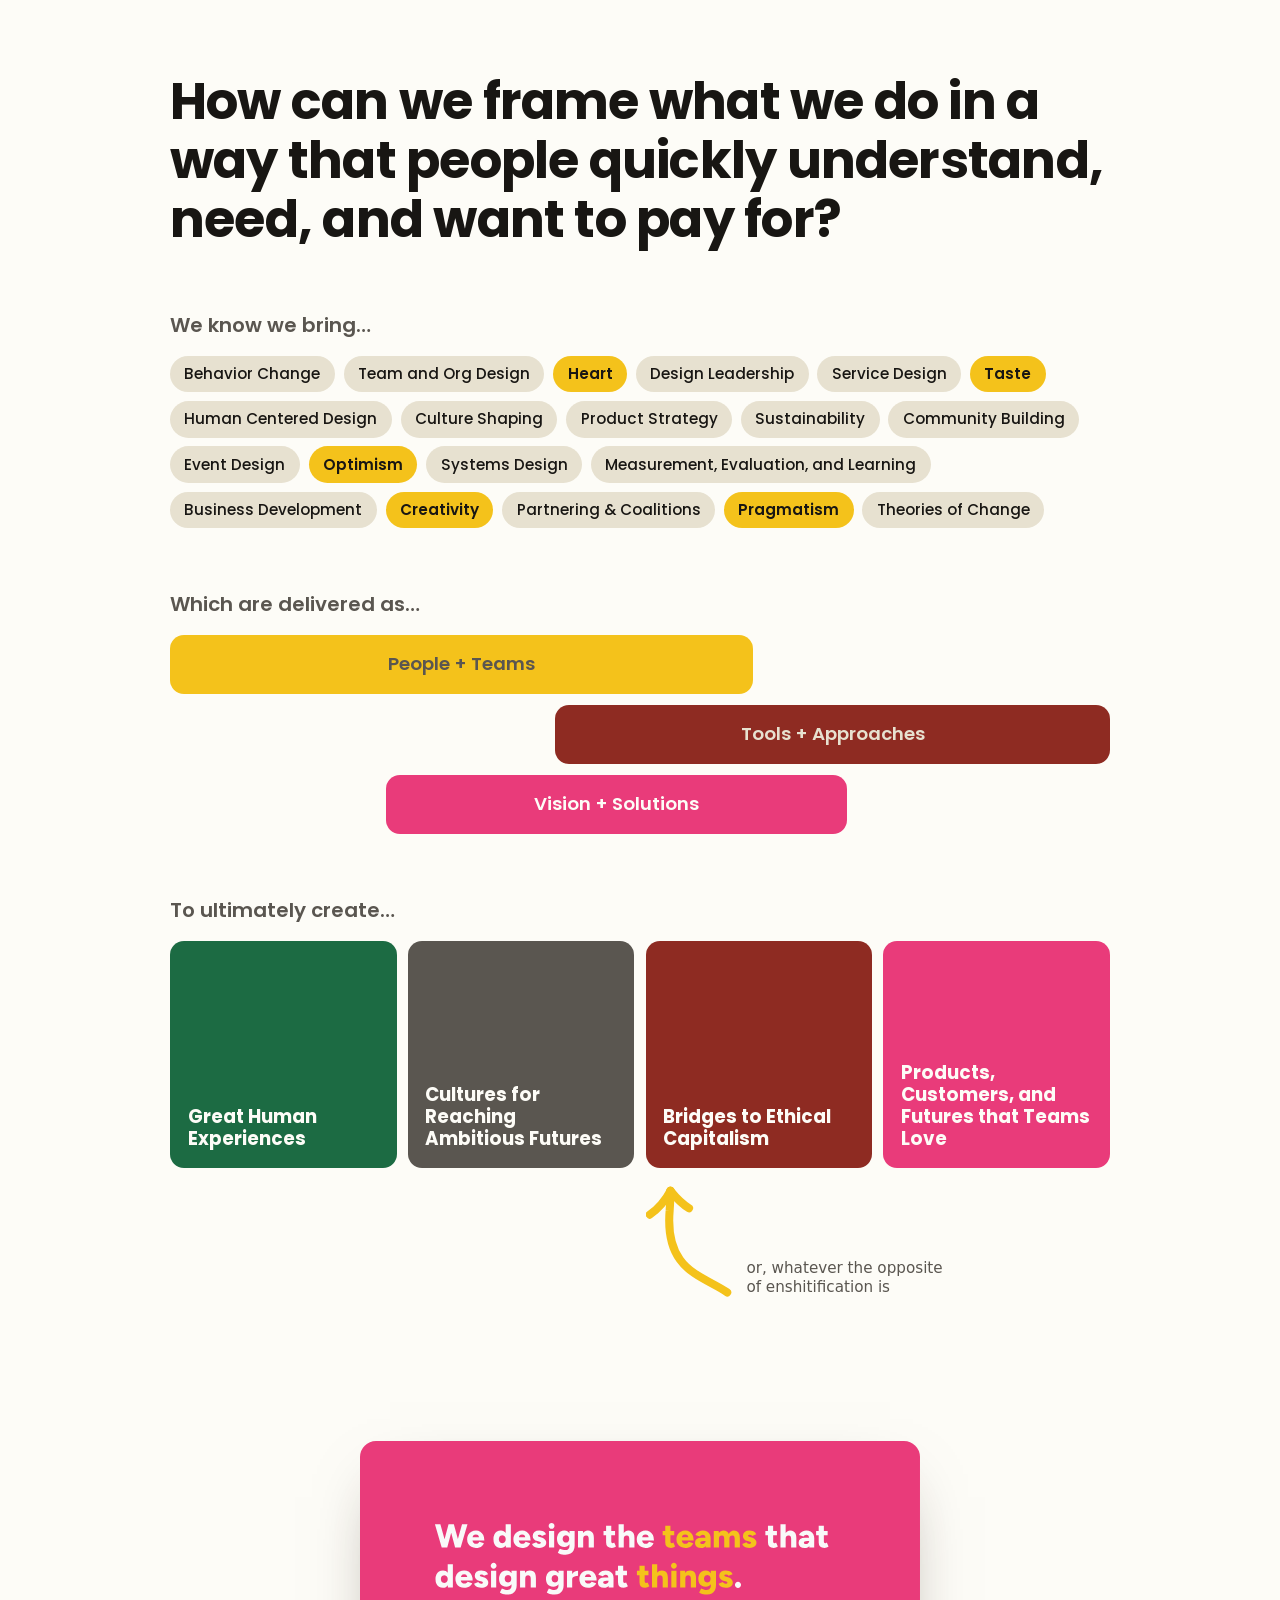
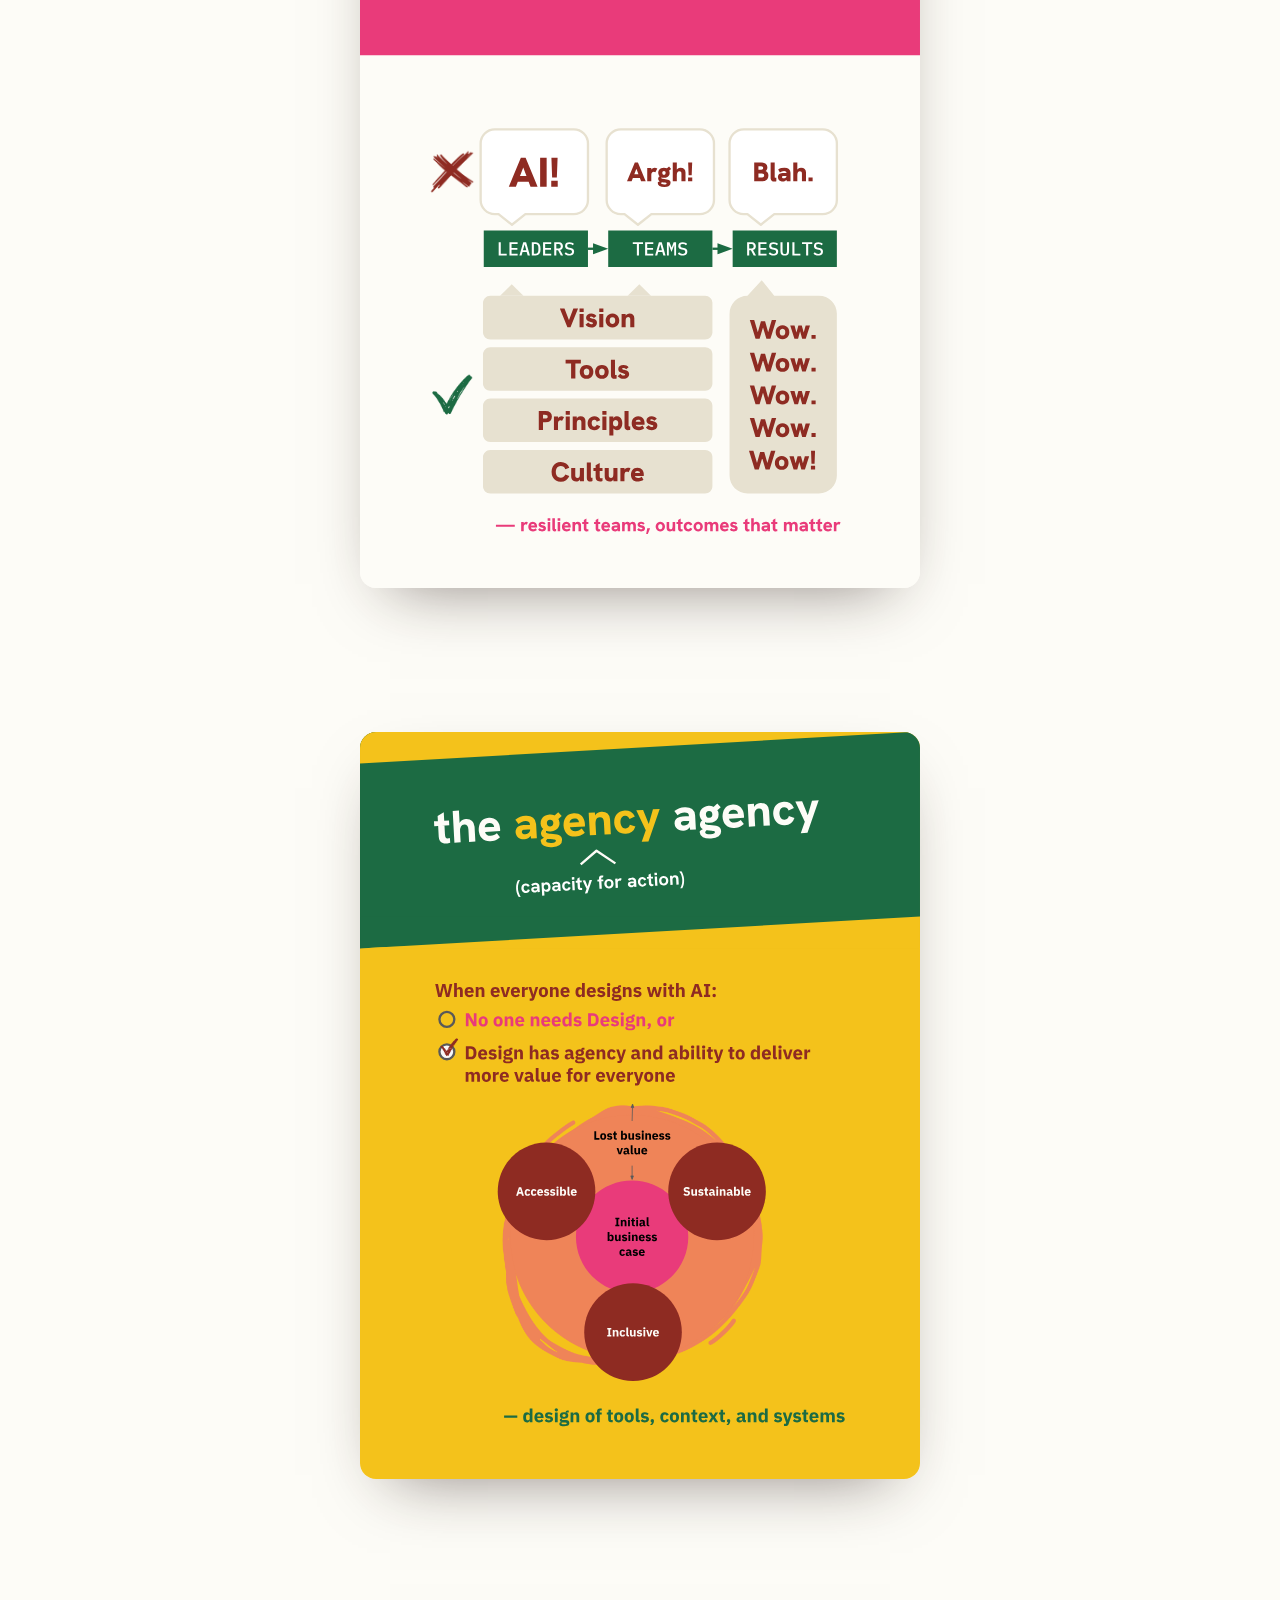
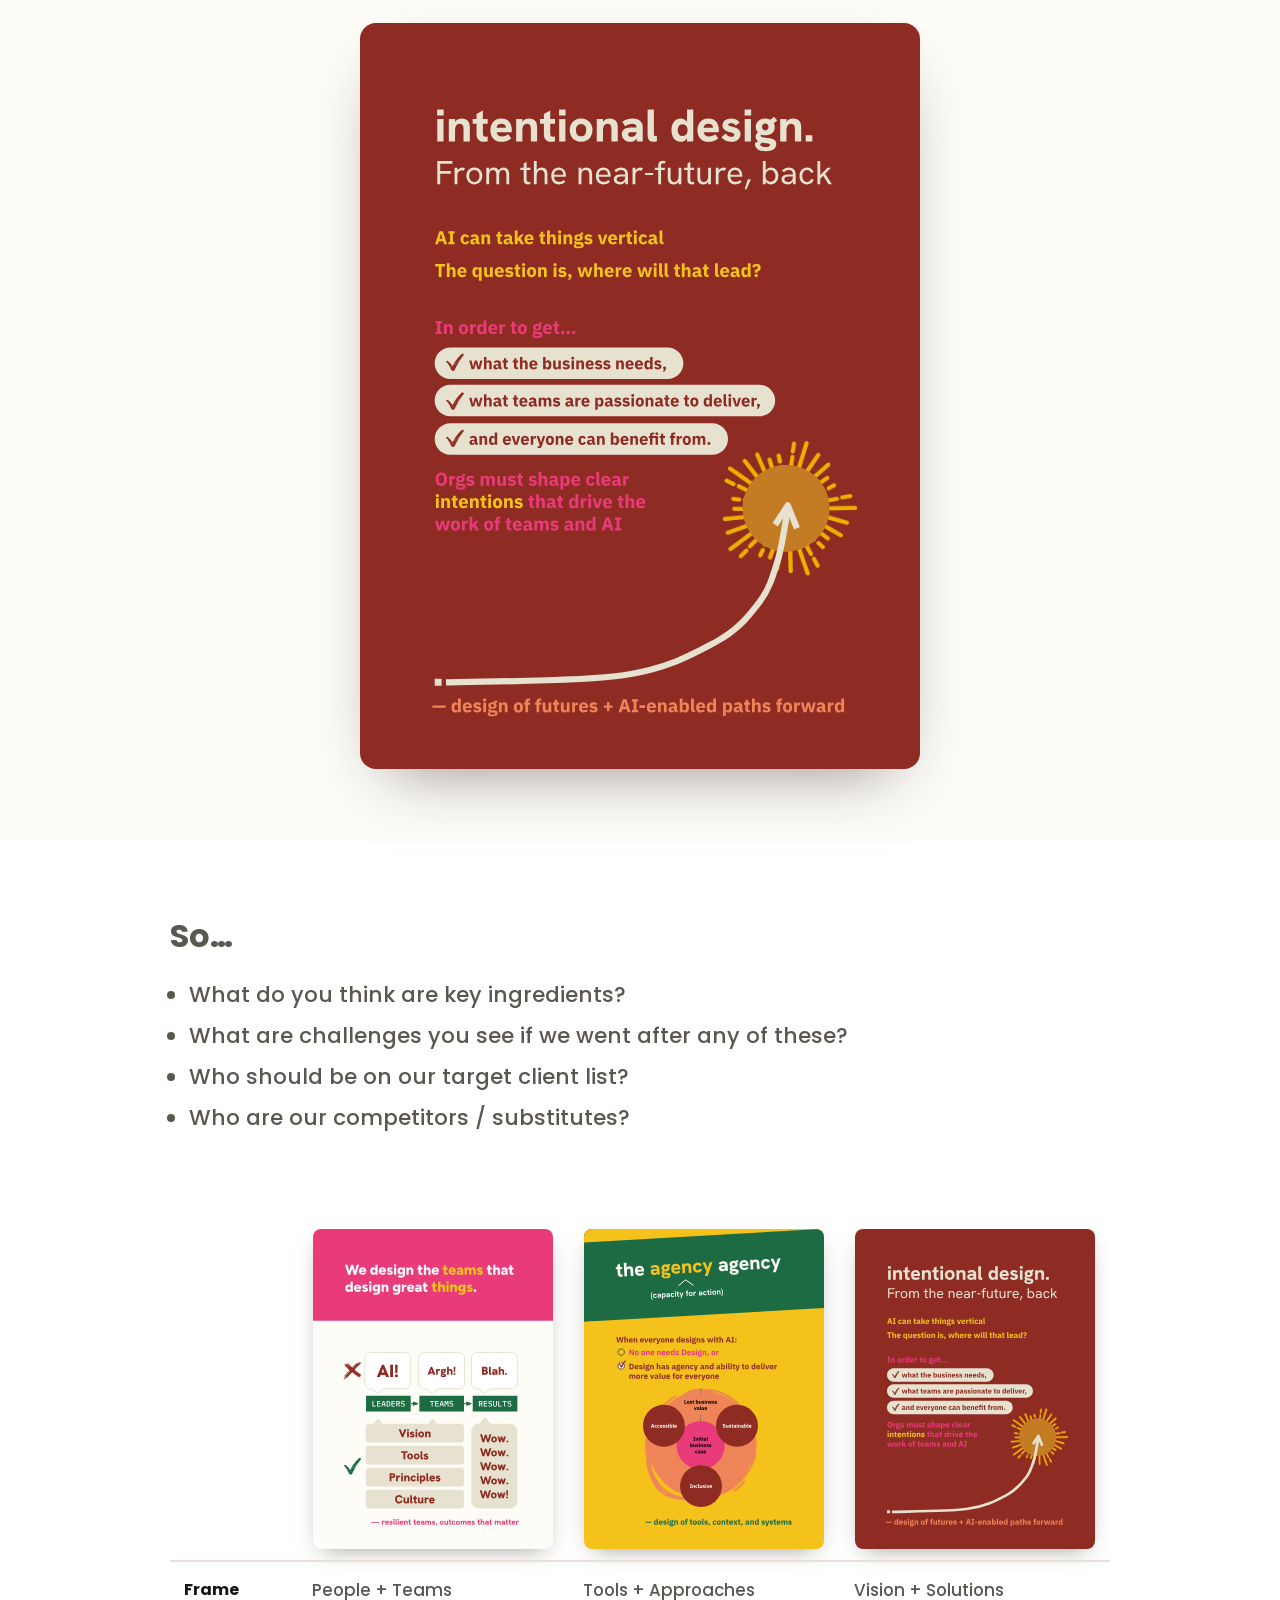
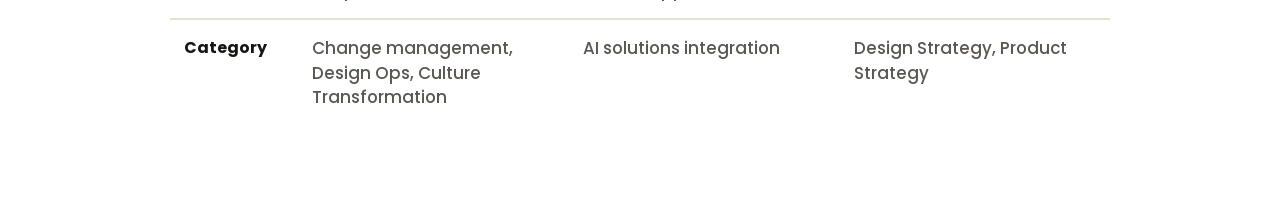
==== commit ba3caf8f: "Add "Theories of Change" pill; force-wrap enshitification note - Add "Theories of Change" as a tan c" ====
--- a/index.html
+++ b/index.html
@@ -334,6 +334,7 @@
         <span class="pill val">Creativity</span>
         <span class="pill">Partnering &amp; Coalitions</span>
         <span class="pill val">Pragmatism</span>
+        <span class="pill">Theories of Change</span>
       </div>
 
       <p class="group-label" data-reveal>Which are delivered as&hellip;</p>
@@ -351,7 +352,7 @@
         <div class="block c4">Products, Customers, and Futures that Teams Love</div>
         <div class="arrowrow">
           <img class="carrow" src="assets/arrow.svg" alt="" />
-          <p class="enshit">or, whatever the opposite of enshitification is</p>
+          <p class="enshit">or, whatever the opposite<br>of enshitification is</p>
         </div>
       </div>
     </div>
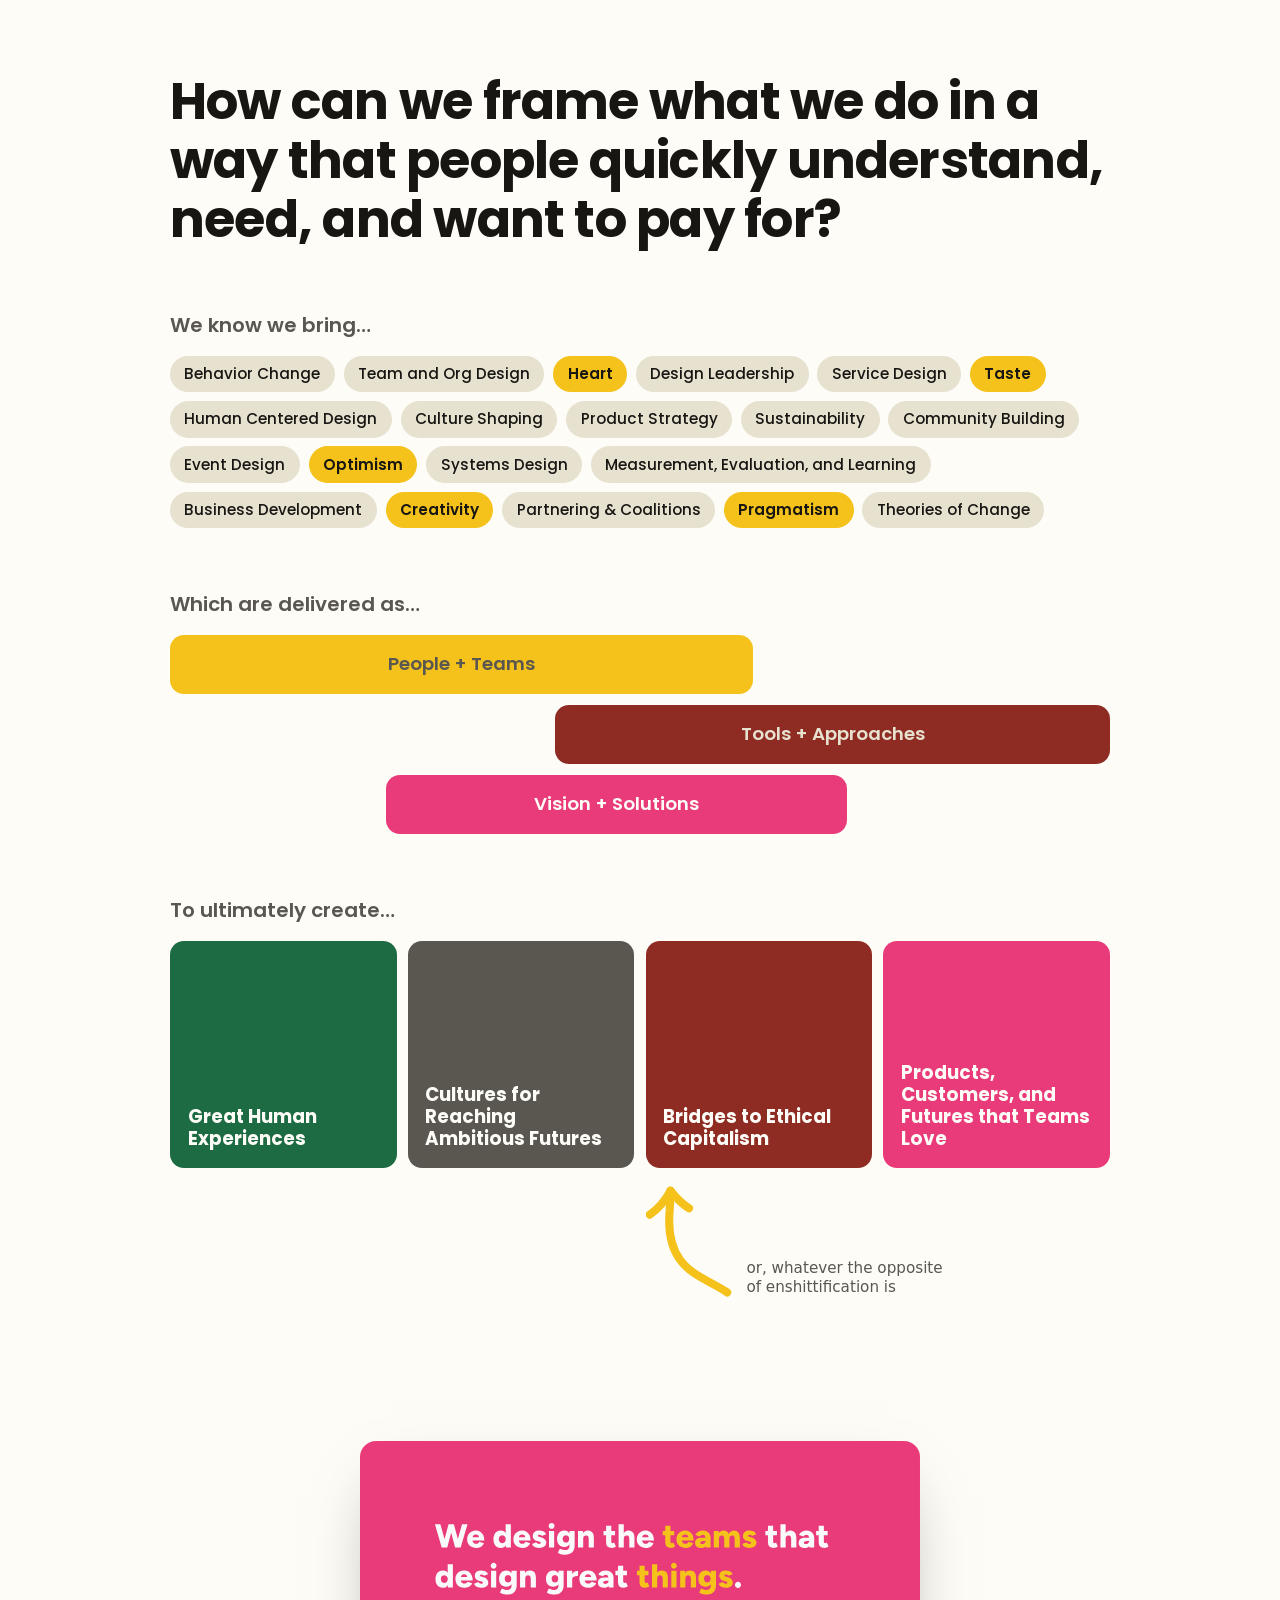
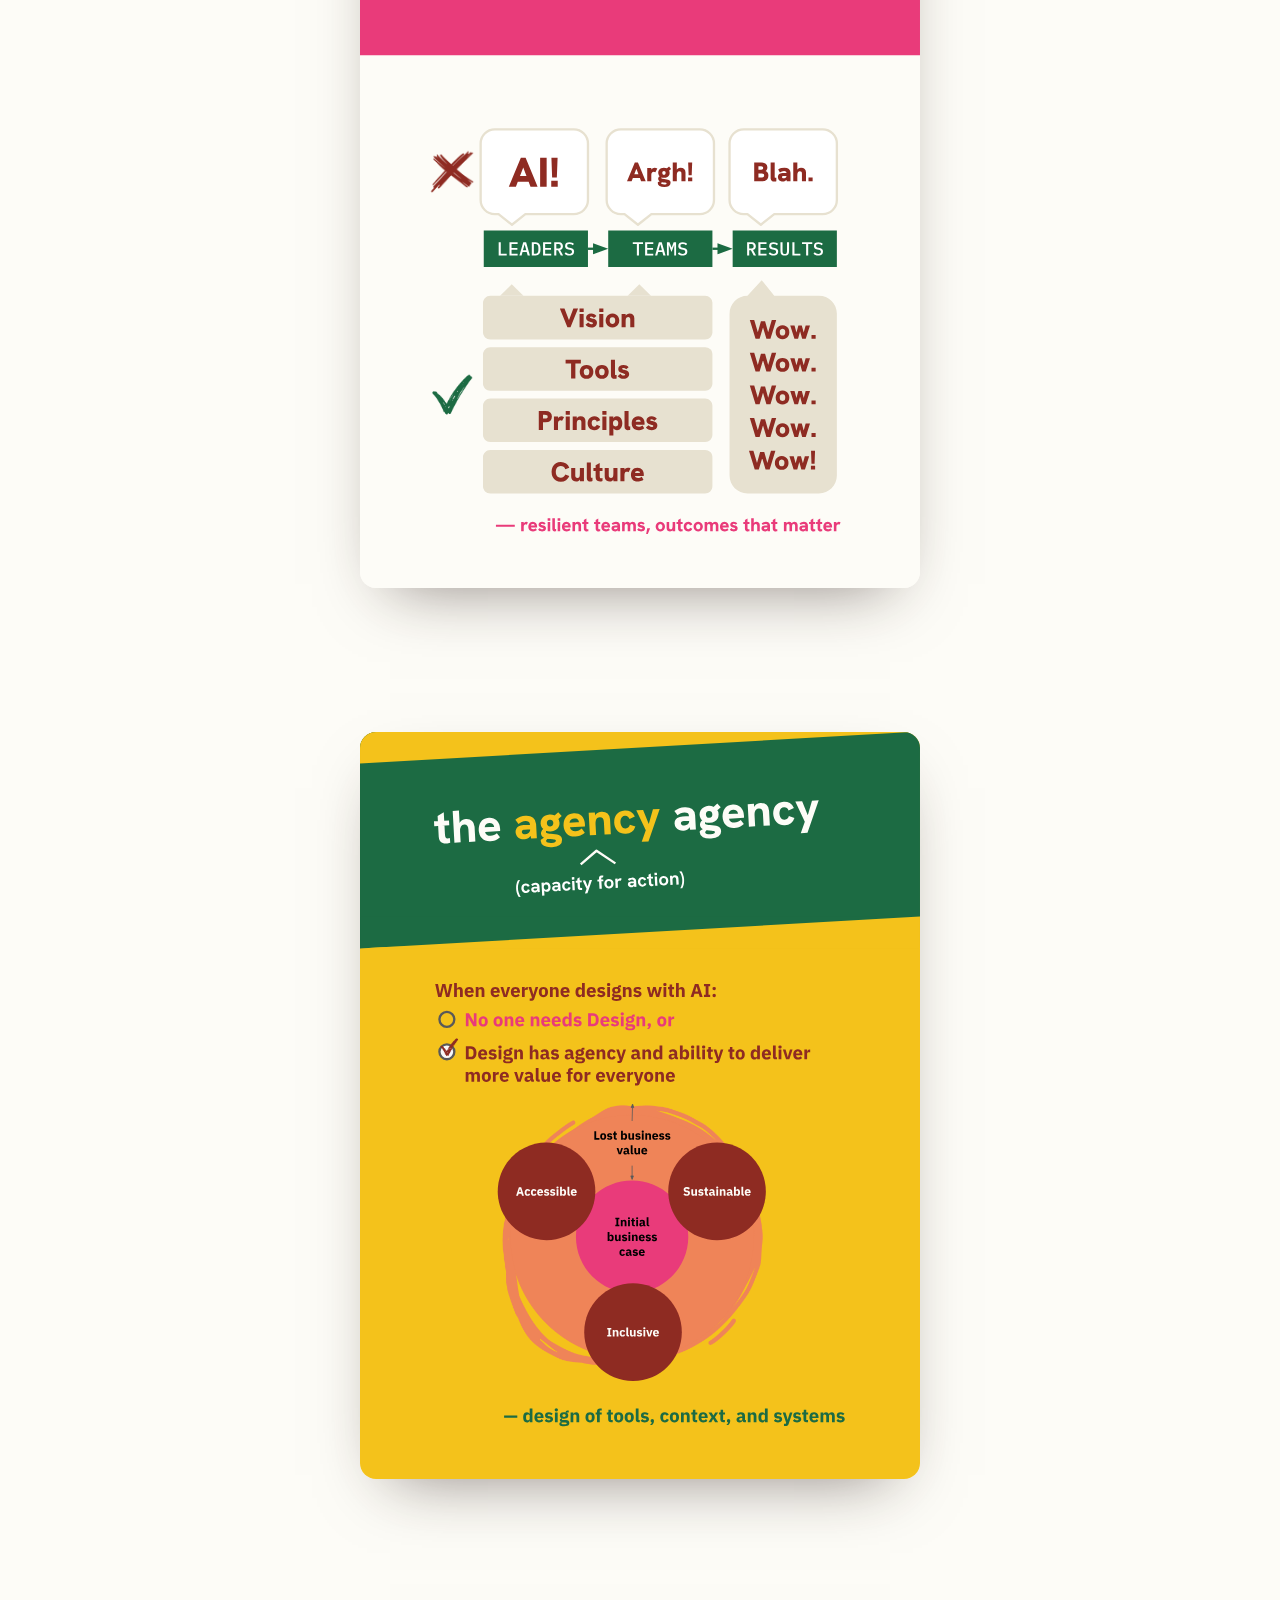
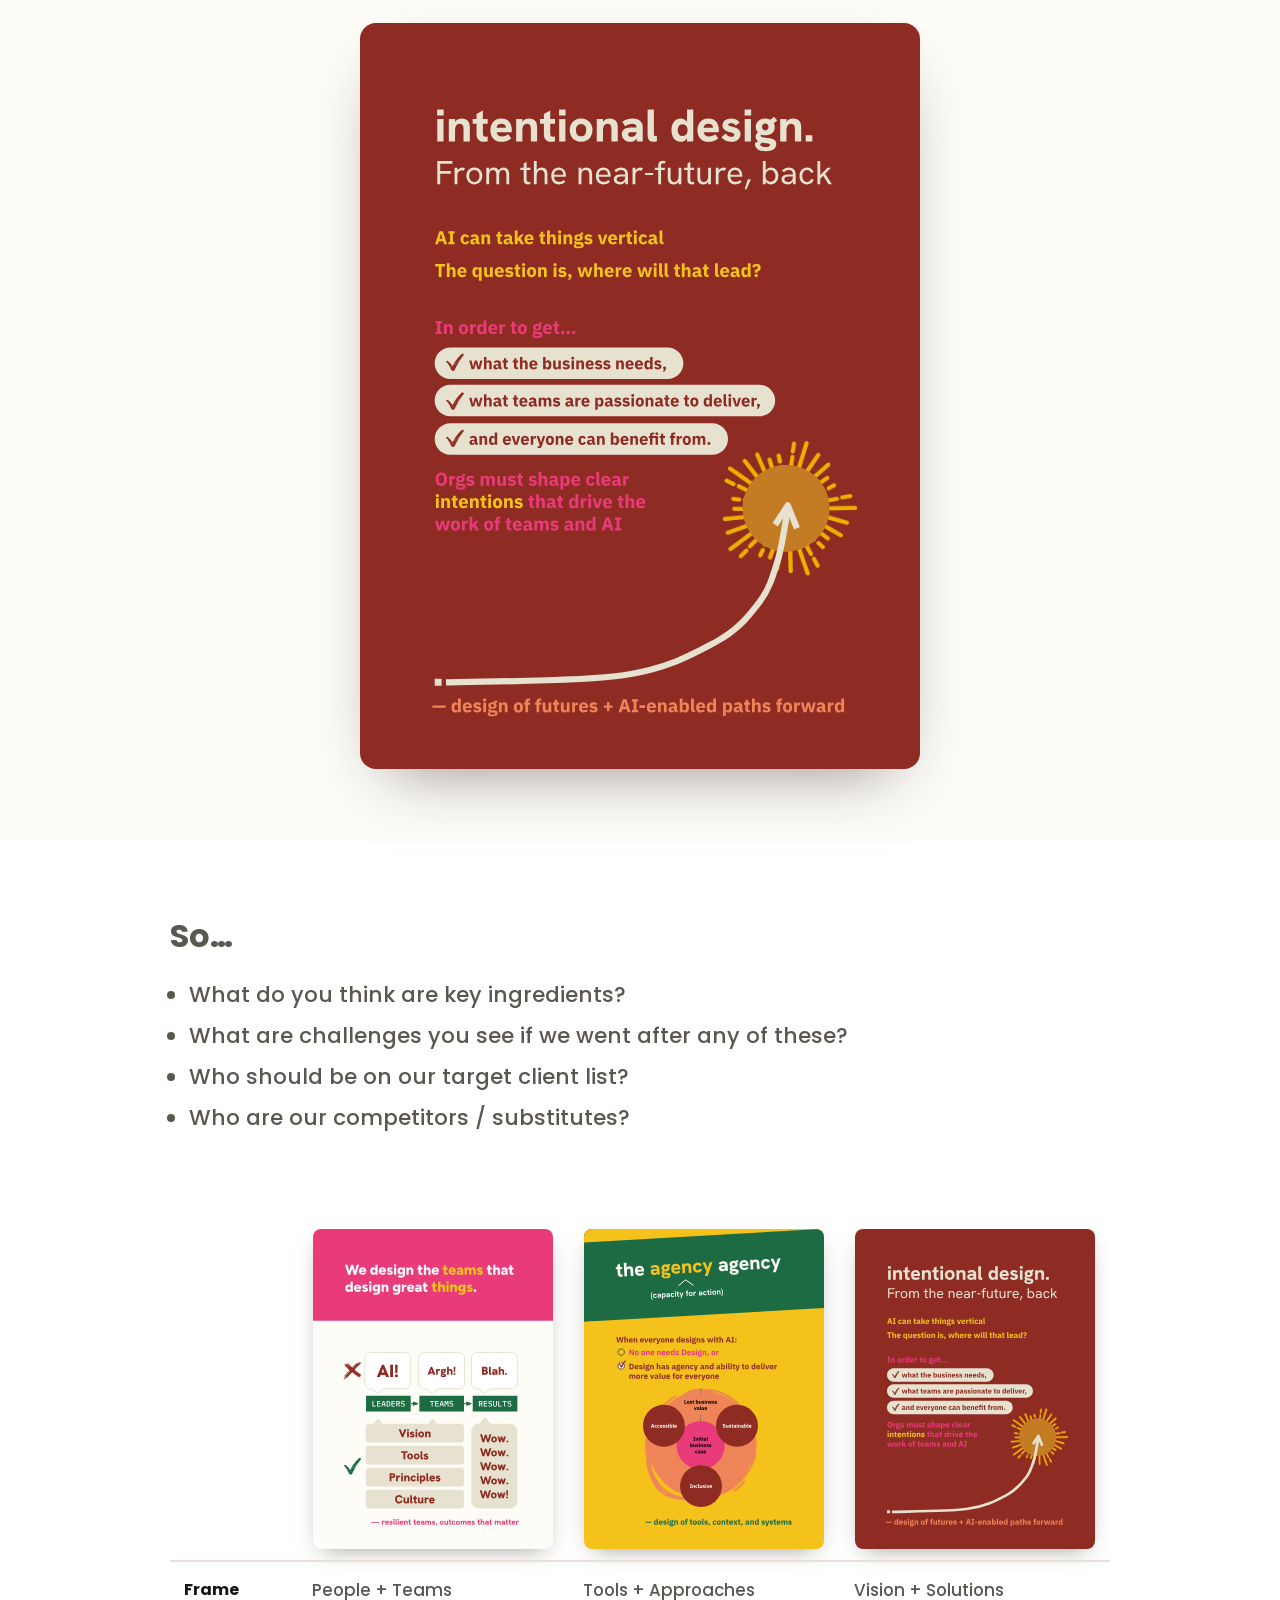
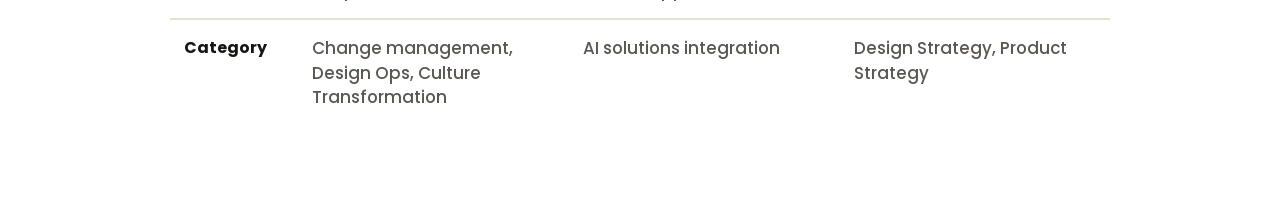
==== commit a39b3665: "Remove dead slide 2–4 CSS; keep content visible without JS - Drop ~130 lines of styles for the old H" ====
--- a/index.html
+++ b/index.html
@@ -5,6 +5,9 @@
   <meta name="viewport" content="width=device-width, initial-scale=1.0" />
   <title>Provoke — concepts</title>
   <meta name="description" content="Provoke concepts — a working set of ideas for what the consultancy could be, shared for advisor feedback." />
+
+  <!-- set before first paint so the reveal-on-scroll state never flashes -->
+  <script>document.documentElement.classList.add('js');</script>
 
   <link rel="preconnect" href="https://fonts.googleapis.com" />
   <link rel="preconnect" href="https://fonts.gstatic.com" crossorigin />
@@ -44,14 +47,12 @@
     /* Each slide = one full-width panel; content held in a portrait-ish column */
     .slide { width: 100%; padding: clamp(3rem, 8vh, 6rem) var(--pad); }
     .col { max-width: var(--col); margin: 0 auto; }
-    .band { width: 100%; padding: clamp(2.2rem, 6vh, 4rem) var(--pad); }
-
-    .eyebrow { font-size: .8rem; font-weight: 600; color: var(--gray); margin: 0 0 .6rem; }
-
-    /* gentle, content-neutral reveal */
-    [data-reveal] { opacity: 0; transform: translateY(18px); transition: opacity .6s ease, transform .6s ease; }
-    [data-reveal].in { opacity: 1; transform: none; }
-    @media (prefers-reduced-motion: reduce) { [data-reveal] { opacity: 1; transform: none; transition: none; } }
+
+    /* gentle, content-neutral reveal; only hides content once the script has
+       marked <html class="js">, so a failed script never leaves it invisible */
+    .js [data-reveal] { opacity: 0; transform: translateY(18px); transition: opacity .6s ease, transform .6s ease; }
+    .js [data-reveal].in { opacity: 1; transform: none; }
+    @media (prefers-reduced-motion: reduce) { .js [data-reveal] { opacity: 1; transform: none; transition: none; } }
 
     /* ============================================================
        SLIDE 1
@@ -117,9 +118,8 @@
     }
 
     /* ============================================================
-       SLIDE 2  (pink header band + cream body)
+       SLIDES 2–4  (the deck's own rendered slide images, scaled responsively)
     ============================================================ */
-    /* slides 2–4 use the deck's own rendered slide images, scaled responsively */
     #s2, #s3, #s4 { background: var(--cream); display: flex; justify-content: center; }
     .deckimg {
       width: 100%; max-width: 560px; height: auto; display: block;
@@ -150,138 +150,6 @@
     }
     .lightbox__close:hover { background: rgba(0,0,0,.85); }
     body.lb-open { overflow: hidden; }
-    #s2-legacy { background: var(--cream); padding: 0; }
-    #s2 .header { background: var(--pink); }
-    #s2 h2 {
-      margin: 0; max-width: 16ch; color: var(--cream);
-      font-weight: 800; letter-spacing: -.02em; line-height: 1.05;
-      font-size: clamp(1.9rem, 6vw, 3.3rem);
-    }
-    #s2 h2 .g { color: var(--gold); }
-    #s2 .body { padding: clamp(3rem, 8vh, 5rem) var(--pad); }
-
-    .s2diagram { display: grid; grid-template-columns: auto 1fr 1fr 1fr; gap: 1rem; align-items: start; }
-    .mkimg { width: clamp(40px, 6vw, 58px); height: auto; justify-self: center; align-self: start; margin-top: .4rem; }
-    .bubble {
-      position: relative; background: #fff; color: var(--maroon);
-      border-radius: 14px; padding: 1rem .6rem; text-align: center;
-      font-weight: 800; font-size: clamp(1.1rem, 3vw, 1.6rem);
-      box-shadow: 0 10px 22px -14px rgba(40,25,20,.5);
-    }
-    .bubble::after {
-      content:''; position:absolute; left:50%; bottom:-8px; transform:translateX(-50%);
-      border:8px solid transparent; border-top-color:#fff; border-bottom:0;
-    }
-    .steplabel {
-      position: relative;
-      background: var(--green); color: var(--cream); font-weight: 700;
-      text-align: center; padding: .5rem; border-radius: 8px; letter-spacing: .06em;
-      font-size: clamp(.8rem, 2vw, 1rem);
-    }
-    /* green connector arrow bridging the 1rem gap between labels, pointing right */
-    .garrow {
-      position: absolute; left: 100%; top: 50%; transform: translateY(-50%);
-      width: 10px; height: 3px; background: var(--green);
-    }
-    .garrow::after {
-      content: ''; position: absolute; left: 100%; top: 50%; transform: translateY(-50%);
-      width: 0; height: 0; border: 6px solid transparent; border-left-color: var(--green); border-right: 0;
-    }
-    .lane { display: grid; gap: .55rem; align-content: start; }
-    .stackpills { display: grid; gap: .45rem; }
-    .stackpills .p {
-      background: var(--sand); color: var(--maroon); font-weight: 700;
-      text-align: center; padding: .55rem; border-radius: 9px;
-      font-size: clamp(.85rem, 2vw, 1rem);
-    }
-    .inputs { position: relative; grid-column: 2 / 4; display: flex; gap: .9rem; align-items: center; }
-    .inputs .stackpills { flex: 1; }
-    /* sand speech-balloon tails from the Vision block up to LEADERS and TEAMS,
-       matching the AI!/Argh! triangle size & horizontal centers */
-    .inputs::before, .inputs::after {
-      content: ''; position: absolute; top: -8px;
-      border: 8px solid transparent; border-bottom-color: var(--sand); border-top: 0;
-    }
-    .inputs::before { left: 25%; transform: translateX(-50%); }
-    .inputs::after  { left: 75%; transform: translateX(-50%); }
-    .wows {
-      grid-column: 4; align-self: stretch;
-      background: var(--sand); color: var(--maroon); border-radius: 12px;
-      padding: 1rem; font-weight: 800; text-align: center; line-height: 1.3;
-      font-size: clamp(1rem, 2.4vw, 1.3rem); display: grid; place-content: center;
-    }
-    .foot { font-style: italic; font-weight: 500; margin: 1.6rem 0 0; }
-    #s2 .foot { color: var(--pink); }
-
-    @media (max-width: 720px) {
-      .s2diagram { grid-template-columns: 1fr; }
-      .inputs, .wows { grid-column: auto; }
-      .mkimg { justify-self: start; }
-      .garrow, .inputs::before, .inputs::after { display: none; }
-    }
-
-    /* ============================================================
-       SLIDE 3  (green header band + gold body)
-    ============================================================ */
-    #s3-legacy { padding: 0; background: var(--gold); }
-    #s3 .header { background: var(--green); text-align: center; }
-    #s3 h2 { margin: 0; color: var(--cream); font-weight: 800; font-size: clamp(2rem, 6.5vw, 3.4rem); letter-spacing: -.01em; }
-    #s3 h2 .g { color: var(--gold); }
-    #s3 .cap { color: var(--cream); margin: .3rem 0 0; font-weight: 600; }
-    #s3 .caret { color: var(--cream); font-size: 1.4rem; line-height: 1; margin-top: .4rem; }
-    #s3 .body { padding: clamp(3rem, 8vh, 5rem) var(--pad); color: var(--maroon); }
-    #s3 .when { font-weight: 700; font-size: clamp(1.05rem, 2.6vw, 1.35rem); margin: 0 0 1.2rem; }
-    .choice { display: flex; gap: .7rem; align-items: baseline; font-weight: 700; font-size: clamp(1rem, 2.4vw, 1.25rem); margin: .5rem 0; }
-    .choice .mk { flex: none; width: 1.4em; }
-    .choice.no  { color: var(--pink); }
-    .choice.yes { color: var(--maroon); }
-
-    /* circles diagram */
-    .venn { position: relative; max-width: 460px; margin: 2.6rem auto 1.4rem; aspect-ratio: 1 / 1; }
-    .venn .halo {
-      position: absolute; inset: 6% 4%; border-radius: 50%;
-      border: 6px solid var(--peach); opacity: .85;
-    }
-    .venn .c {
-      position: absolute; border-radius: 50%; display: grid; place-items: center;
-      text-align: center; color: var(--cream); font-weight: 700; padding: .4rem;
-      font-size: clamp(.7rem, 2vw, .92rem); line-height: 1.15;
-    }
-    .venn .center { width: 34%; height: 34%; left: 33%; top: 33%; background: var(--pink); color: #fff; }
-    .venn .accessible  { width: 30%; height: 30%; left: 8%;  top: 30%; background: var(--maroon); }
-    .venn .sustainable { width: 30%; height: 30%; right: 8%; top: 30%; background: var(--maroon); }
-    .venn .inclusive   { width: 30%; height: 30%; left: 35%; bottom: 4%; background: var(--maroon); }
-    .venn .lost {
-      position: absolute; left: 50%; top: -6%; transform: translateX(-50%);
-      color: var(--ink); font-weight: 700; font-size: clamp(.72rem, 1.9vw, .9rem);
-      text-align: center; line-height: 1.1;
-    }
-    .venn .lost::after { content: '↕'; display:block; }
-    #s3 .foot { color: var(--green); font-weight: 700; text-align: center; }
-
-    /* ============================================================
-       SLIDE 4  (solid maroon)
-    ============================================================ */
-    #s4-legacy { background: var(--maroon); color: var(--sand); }
-    #s4 h2 { margin: 0; color: var(--sand); font-weight: 800; font-size: clamp(2rem, 6.5vw, 3.4rem); letter-spacing: -.01em; }
-    #s4 h2 .sub { display: block; font-weight: 500; font-size: clamp(1.1rem, 3vw, 1.7rem); color: var(--sand); opacity: .95; margin-top: .2rem; }
-    #s4 .vert { color: var(--gold); font-weight: 700; font-size: clamp(1.1rem, 2.8vw, 1.5rem); margin: 1.8rem 0 0; max-width: 26ch; }
-    .intent-grid { display: grid; grid-template-columns: 1.1fr .9fr; gap: clamp(1.4rem, 4vw, 3rem); align-items: center; margin-top: 2.2rem; }
-    .inlbl { color: var(--pink); font-weight: 700; margin: 0 0 1rem; font-size: clamp(1rem, 2.4vw, 1.2rem); }
-    .checks { display: grid; gap: .7rem; }
-    .cpill {
-      background: var(--sand); color: var(--maroon); border-radius: 999px;
-      padding: .7rem 1.2rem; font-weight: 600; display: flex; gap: .6rem; align-items: center;
-      font-size: clamp(.9rem, 2vw, 1.05rem);
-    }
-    .cpill .ck { color: var(--green); font-weight: 900; }
-    .orgs { margin: 1.4rem 0 0; font-weight: 700; color: var(--pink); font-size: clamp(1rem, 2.2vw, 1.15rem); max-width: 26ch; }
-    .orgs .g { color: var(--gold); }
-    .sun { position: relative; display: grid; place-items: center; min-height: 220px; }
-    .sun img { width: min(70%, 240px); }
-    .sun .up { position: absolute; font-size: 2.2rem; color: var(--sand); font-weight: 900; }
-    #s4 .foot { color: var(--peach); font-weight: 600; margin-top: 2rem; }
-    @media (max-width: 720px) { .intent-grid { grid-template-columns: 1fr; } .sun { order: -1; } }
 
     /* ============================================================
        SLIDE 5  (white, discussion + table)
@@ -352,7 +220,7 @@
         <div class="block c4">Products, Customers, and Futures that Teams Love</div>
         <div class="arrowrow">
           <img class="carrow" src="assets/arrow.svg" alt="" />
-          <p class="enshit">or, whatever the opposite<br>of enshitification is</p>
+          <p class="enshit">or, whatever the opposite<br>of enshittification is</p>
         </div>
       </div>
     </div>
